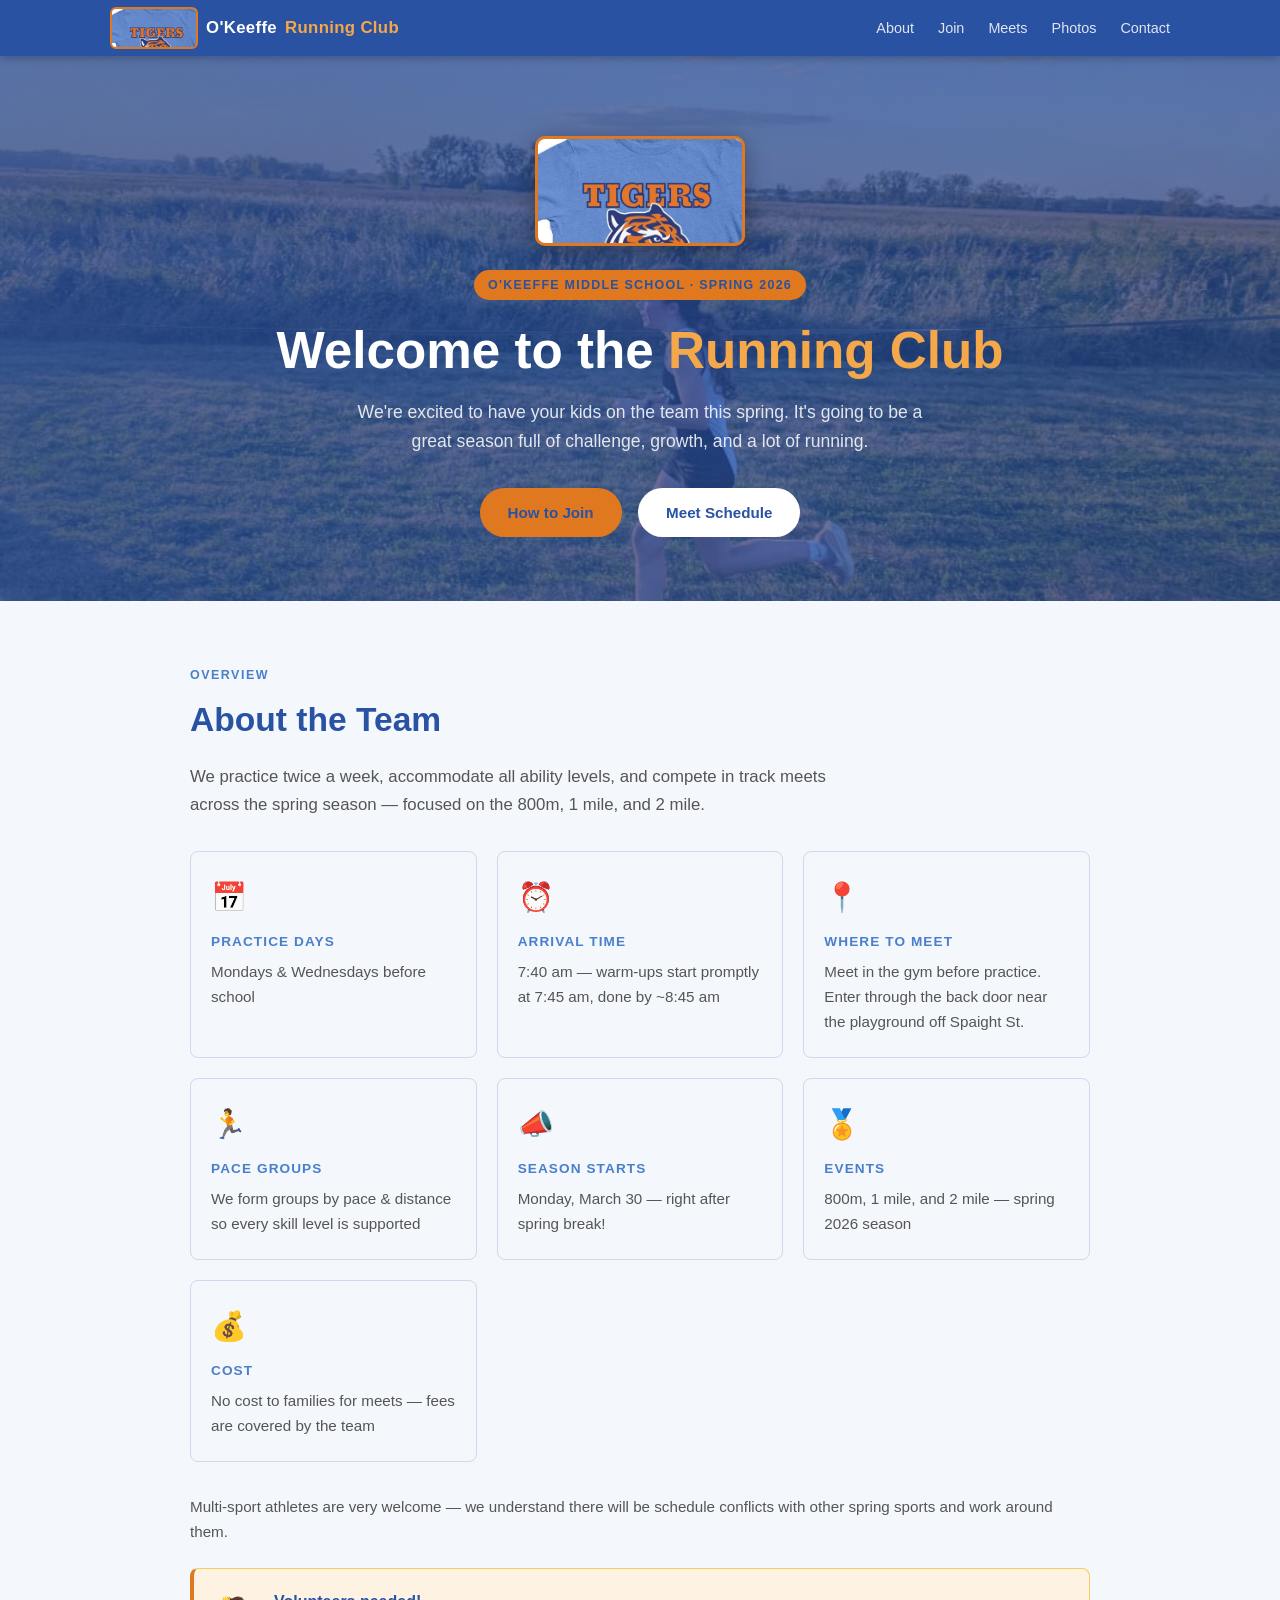
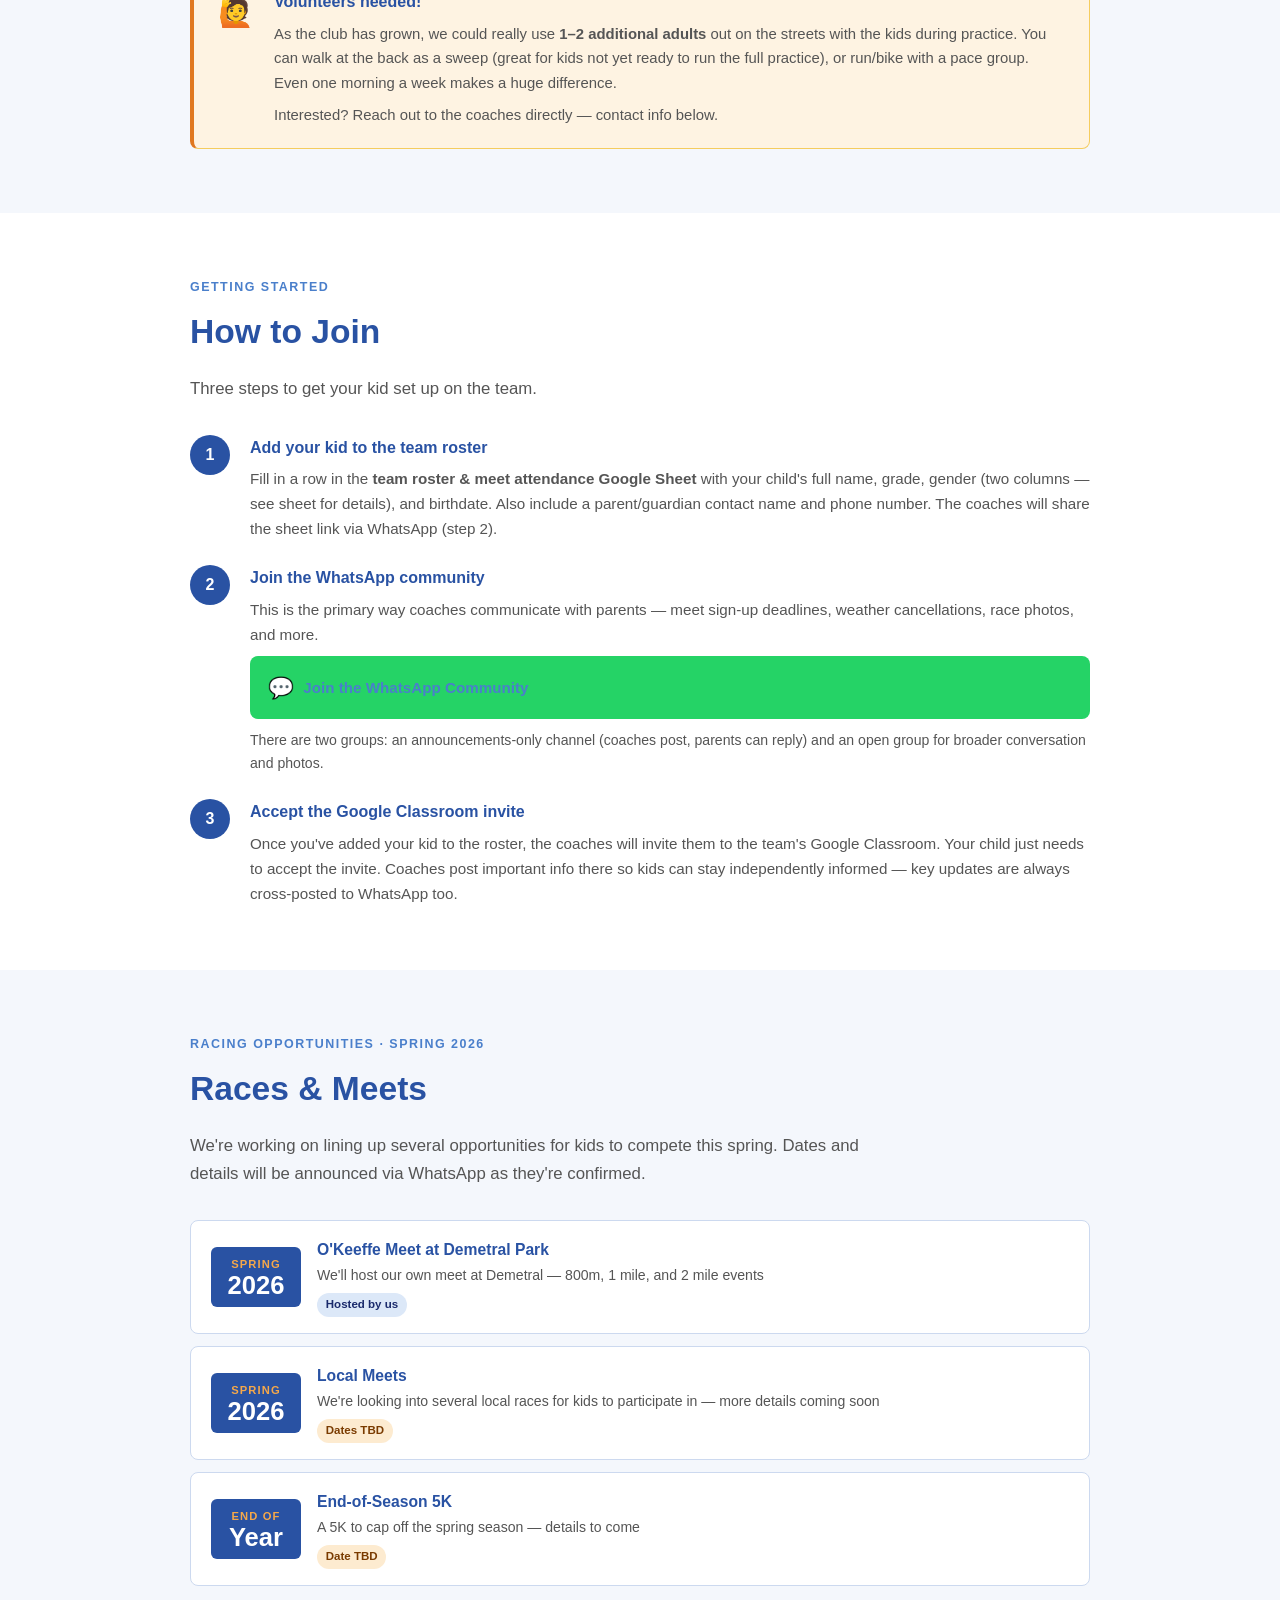
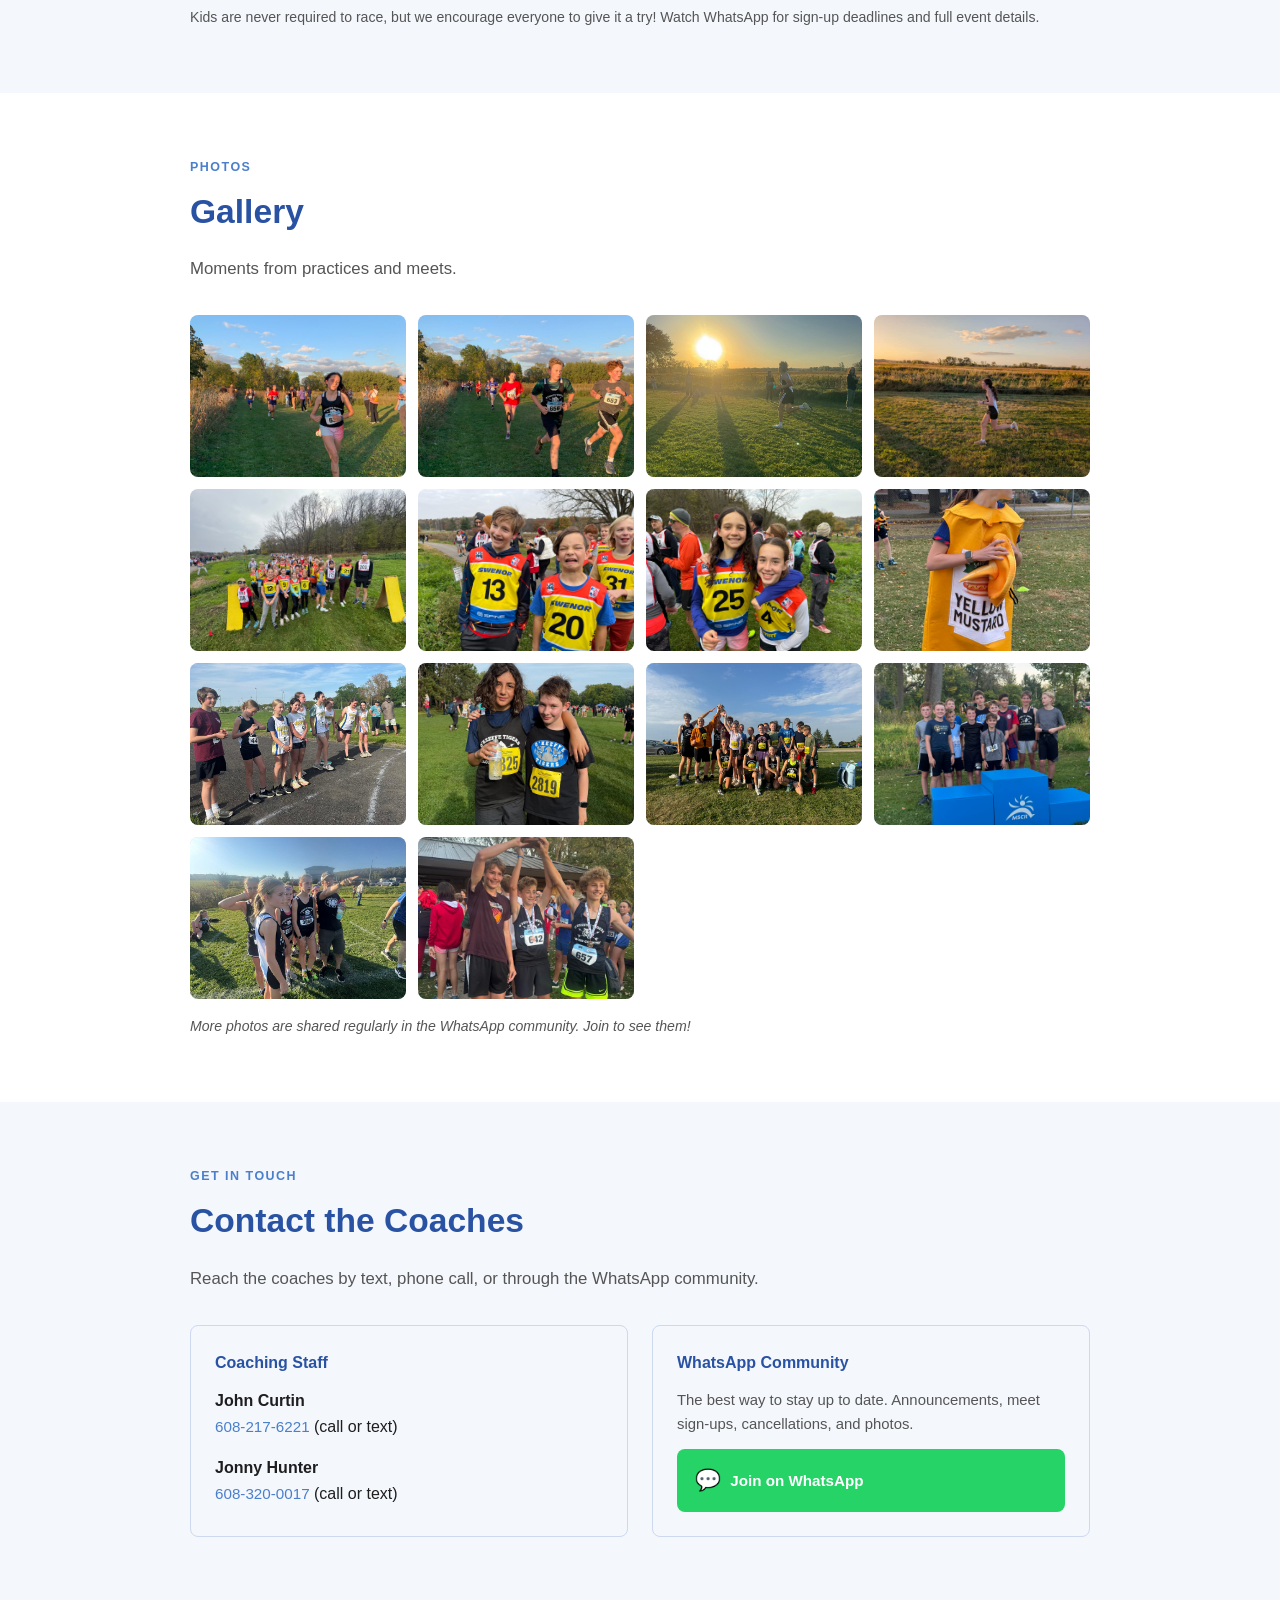
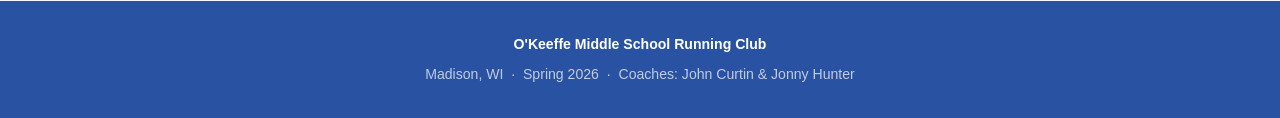
==== index.html @ 4dafe9c3 "Initial commit: O'Keeffe Running Club website" ====
<!DOCTYPE html>
<html lang="en">
<head>
  <meta charset="UTF-8" />
  <meta name="viewport" content="width=device-width, initial-scale=1.0" />
  <title>O'Keeffe Running Club</title>
  <link rel="stylesheet" href="styles.css" />
</head>
<body>

<!-- ── NAVIGATION ─────────────────────────────────────────── -->
<nav>
  <div class="nav-inner">
    <a class="nav-logo" href="#hero">
      <div class="nav-mascot"></div>
      O'Keeffe <span>Running Club</span>
    </a>
    <button class="nav-toggle" id="navToggle" aria-label="Toggle menu" aria-expanded="false">
      <span></span><span></span><span></span>
    </button>
    <ul class="nav-links" id="navLinks">
      <li><a href="#about">About</a></li>
      <li><a href="#join">Join</a></li>
      <li><a href="#meets">Meets</a></li>
      <li><a href="#gallery">Photos</a></li>
      <li><a href="#contact">Contact</a></li>
    </ul>
  </div>
</nav>

<!-- ── HERO ───────────────────────────────────────────────── -->
<section id="hero">
  <div class="hero-mascot"></div>
  <div class="tag">O'Keeffe Middle School · Spring 2026</div>
  <h1>Welcome to the <em>Running Club</em></h1>
  <p>
    We're excited to have your kids on the team this spring. It's going to be a great season
    full of challenge, growth, and a lot of running.
  </p>
  <a class="btn btn-gold" href="#join">How to Join</a>
  <a class="btn btn-white" href="#meets">Meet Schedule</a>
</section>

<!-- ── ABOUT / OVERVIEW ───────────────────────────────────── -->
<section id="about">
  <div class="container">
    <div class="section-label">Overview</div>
    <h2>About the Team</h2>
    <p class="lead">
      We practice twice a week, accommodate all ability levels, and compete in track meets
      across the spring season — focused on the 800m, 1 mile, and 2 mile.
    </p>

    <div class="info-grid">
      <div class="info-card">
        <div class="icon">📅</div>
        <h3>Practice Days</h3>
        <p>Mondays &amp; Wednesdays before school</p>
      </div>
      <div class="info-card">
        <div class="icon">⏰</div>
        <h3>Arrival Time</h3>
        <p>7:40 am — warm-ups start promptly at 7:45 am, done by ~8:45 am</p>
      </div>
      <div class="info-card">
        <div class="icon">📍</div>
        <h3>Where to Meet</h3>
        <p>Meet in the gym before practice. Enter through the back door near the playground off Spaight St.</p>
      </div>
      <div class="info-card">
        <div class="icon">🏃</div>
        <h3>Pace Groups</h3>
        <p>We form groups by pace &amp; distance so every skill level is supported</p>
      </div>
      <div class="info-card">
        <div class="icon">📣</div>
        <h3>Season Starts</h3>
        <p>Monday, March 30 — right after spring break!</p>
      </div>
      <div class="info-card">
        <div class="icon">🏅</div>
        <h3>Events</h3>
        <p>800m, 1 mile, and 2 mile — spring 2026 season</p>
      </div>
      <div class="info-card">
        <div class="icon">💰</div>
        <h3>Cost</h3>
        <p>No cost to families for meets — fees are covered by the team</p>
      </div>
    </div>

    <p style="margin-top:2rem; color: var(--text-muted); font-size:0.95rem;">
      Multi-sport athletes are very welcome — we understand there will be schedule conflicts
      with other spring sports and work around them.
    </p>

    <div class="volunteer-box">
      <div class="volunteer-icon">🙋</div>
      <div class="volunteer-body">
        <h3>Volunteers needed!</h3>
        <p>
          As the club has grown, we could really use <strong>1–2 additional adults</strong> out
          on the streets with the kids during practice. You can walk at the back as a sweep
          (great for kids not yet ready to run the full practice), or run/bike with a pace group.
          Even one morning a week makes a huge difference.
        </p>
        <p style="margin-top:0.5rem;">
          Interested? Reach out to the coaches directly — contact info below.
        </p>
      </div>
    </div>
  </div>
</section>

<!-- ── HOW TO JOIN ─────────────────────────────────────────── -->
<section id="join">
  <div class="container">
    <div class="section-label">Getting Started</div>
    <h2>How to Join</h2>
    <p class="lead">Three steps to get your kid set up on the team.</p>

    <div class="steps">

      <div class="step">
        <div class="step-num">1</div>
        <div class="step-body">
          <h3>Add your kid to the team roster</h3>
          <p>
            Fill in a row in the
            <strong>team roster &amp; meet attendance Google Sheet</strong>
            with your child's full name, grade, gender (two columns — see sheet for details),
            and birthdate. Also include a parent/guardian contact name and phone number.
            The coaches will share the sheet link via WhatsApp (step 2).
          </p>
        </div>
      </div>

      <div class="step">
        <div class="step-num">2</div>
        <div class="step-body">
          <h3>Join the WhatsApp community</h3>
          <p>
            This is the primary way coaches communicate with parents — meet sign-up deadlines,
            weather cancellations, race photos, and more.
          </p>
          <p style="margin-top:0.6rem;">
            <a class="whatsapp-btn" href="https://chat.whatsapp.com/IR4QfOK6wj65lKHe31NeNa" target="_blank" rel="noopener">
              <span class="whatsapp-icon">💬</span> Join the WhatsApp Community
            </a>
          </p>
          <p style="margin-top:0.6rem; font-size:0.88rem; color:var(--text-muted);">
            There are two groups: an announcements-only channel (coaches post, parents can reply)
            and an open group for broader conversation and photos.
          </p>
        </div>
      </div>

      <div class="step">
        <div class="step-num">3</div>
        <div class="step-body">
          <h3>Accept the Google Classroom invite</h3>
          <p>
            Once you've added your kid to the roster, the coaches will invite them to the team's
            Google Classroom. Your child just needs to accept the invite. Coaches post important
            info there so kids can stay independently informed — key updates are always
            cross-posted to WhatsApp too.
          </p>
        </div>
      </div>

    </div>
  </div>
</section>

<!-- ── MEETS ───────────────────────────────────────────────── -->
<section id="meets">
  <div class="container">
    <div class="section-label">Racing Opportunities · Spring 2026</div>
    <h2>Races &amp; Meets</h2>
    <p class="lead">
      We're working on lining up several opportunities for kids to compete this spring.
      Dates and details will be announced via WhatsApp as they're confirmed.
    </p>

    <div class="meets-list">

      <div class="meet-row">
        <div class="meet-date"><div class="month">Spring</div><div class="day">2026</div></div>
        <div class="meet-info">
          <h3>O'Keeffe Meet at Demetral Park</h3>
          <p>We'll host our own meet at Demetral — 800m, 1 mile, and 2 mile events</p>
          <span class="badge badge-bus">Hosted by us</span>
        </div>
      </div>

      <div class="meet-row">
        <div class="meet-date"><div class="month">Spring</div><div class="day">2026</div></div>
        <div class="meet-info">
          <h3>Local Meets</h3>
          <p>We're looking into several local races for kids to participate in — more details coming soon</p>
          <span class="badge badge-parent">Dates TBD</span>
        </div>
      </div>

      <div class="meet-row">
        <div class="meet-date"><div class="month">End of</div><div class="day">Year</div></div>
        <div class="meet-info">
          <h3>End-of-Season 5K</h3>
          <p>A 5K to cap off the spring season — details to come</p>
          <span class="badge badge-parent">Date TBD</span>
        </div>
      </div>

    </div>

    <p style="margin-top:1.25rem; font-size:0.88rem; color:var(--text-muted);">
      Kids are never required to race, but we encourage everyone to give it a try!
      Watch WhatsApp for sign-up deadlines and full event details.
    </p>
  </div>
</section>

<!-- ── GALLERY ─────────────────────────────────────────────── -->
<section id="gallery">
  <div class="container">
    <div class="section-label">Photos</div>
    <h2>Gallery</h2>
    <p class="lead">Moments from practices and meets.</p>

    <div class="gallery-grid">
      <div class="gallery-item"><img src="photo1.jpg" alt="O'Keeffe Tigers runner leading the pack at a cross country meet" /></div>
      <div class="gallery-item"><img src="photo2.jpg" alt="O'Keeffe Tigers runners racing on the grass course" /></div>
      <div class="gallery-item"><img src="photo3.jpg" alt="Runner at sunset during a cross country meet" /></div>
      <div class="gallery-item"><img src="photo4.jpg" alt="Runner in golden hour light on the course" /></div>
      <div class="gallery-item"><img src="photo5.jpg" alt="Large group of runners at the start line" /></div>
      <div class="gallery-item"><img src="photo6.jpg" alt="Two young runners smiling before the race" /></div>
      <div class="gallery-item"><img src="photo8.jpg" alt="Two girls smiling together at the start line" /></div>
      <div class="gallery-item"><img src="photo9.jpg" alt="Runner in a yellow mustard costume at practice" /></div>
      <div class="gallery-item"><img src="photo10.jpg" alt="Runners lined up at the start of a track meet" /></div>
      <div class="gallery-item"><img src="photo11.jpg" alt="Two O'Keeffe Tigers teammates after a race" /></div>
      <div class="gallery-item"><img src="photo12.jpg" alt="Team group photo with race bibs" /></div>
      <div class="gallery-item"><img src="photo13.jpg" alt="Boys team posing at the MSCR awards podium" /></div>
      <div class="gallery-item"><img src="photo14.jpg" alt="Coach pointing out the course to runners before a race" /></div>
      <div class="gallery-item"><img src="photo15.jpg" alt="Three runners holding up a trophy" /></div>
    </div>

    <p class="gallery-note">
      More photos are shared regularly in the WhatsApp community. Join to see them!
    </p>
  </div>
</section>

<!-- ── CONTACT ─────────────────────────────────────────────── -->
<section id="contact">
  <div class="container">
    <div class="section-label">Get in Touch</div>
    <h2>Contact the Coaches</h2>
    <p class="lead">
      Reach the coaches by text, phone call, or through the WhatsApp community.
    </p>

    <div class="contact-grid">

      <div class="contact-card">
        <h3>Coaching Staff</h3>
        <div class="coach-entry">
          <span class="coach-name">John Curtin</span>
          <span class="coach-phone"><a href="tel:+16082176221">608-217-6221</a> (call or text)</span>
        </div>
        <div class="coach-entry">
          <span class="coach-name">Jonny Hunter</span>
          <span class="coach-phone"><a href="tel:+16083200017">608-320-0017</a> (call or text)</span>
        </div>
      </div>

      <div class="contact-card">
        <h3>WhatsApp Community</h3>
        <p style="font-size:0.93rem; color:var(--text-muted); margin-bottom:0.75rem;">
          The best way to stay up to date. Announcements, meet sign-ups, cancellations, and photos.
        </p>
        <a class="whatsapp-btn" href="https://chat.whatsapp.com/IR4QfOK6wj65lKHe31NeNa" target="_blank" rel="noopener">
          <span class="whatsapp-icon">💬</span> Join on WhatsApp
        </a>
      </div>

    </div>
  </div>
</section>

<!-- ── FOOTER ──────────────────────────────────────────────── -->
<footer>
  <p><strong>O'Keeffe Middle School Running Club</strong></p>
  <p style="margin-top:0.4rem;">Madison, WI &nbsp;·&nbsp; Spring 2026 &nbsp;·&nbsp; Coaches: John Curtin &amp; Jonny Hunter</p>
</footer>

<script src="script.js"></script>
</body>
</html>
---- styles.css ----
/* ============================================================
   O'Keeffe Cross Country – Stylesheet
   ============================================================ */

:root {
  --green-dark:  #2952a3;   /* medium blue */
  --green:       #4a7fcb;   /* royal blue */
  --green-light: #a8c4e8;   /* light blue */
  --gold:        #e07820;   /* orange */
  --gold-light:  #f5a84a;   /* light orange */
  --bg:          #f4f7fc;
  --surface:     #ffffff;
  --text:        #1e1e1e;
  --text-muted:  #555;
  --border:      #ccd9ef;
  --radius:      8px;
  --shadow:      0 2px 12px rgba(0,0,0,0.08);
}

*, *::before, *::after { box-sizing: border-box; margin: 0; padding: 0; }

html { scroll-behavior: smooth; }

body {
  font-family: -apple-system, BlinkMacSystemFont, "Segoe UI", Roboto, sans-serif;
  background: var(--bg);
  color: var(--text);
  line-height: 1.65;
}

/* ── NAV ───────────────────────────────────────────────────── */
nav {
  position: sticky;
  top: 0;
  z-index: 100;
  background: var(--green-dark);
  box-shadow: 0 2px 8px rgba(0,0,0,0.25);
}

.nav-inner {
  max-width: 1100px;
  margin: 0 auto;
  padding: 0 1.25rem;
  display: flex;
  align-items: center;
  justify-content: space-between;
  height: 56px;
}

.nav-logo {
  color: #fff;
  font-weight: 700;
  font-size: 1.05rem;
  letter-spacing: 0.02em;
  text-decoration: none;
  display: flex;
  align-items: center;
  gap: 0.5rem;
}

/* Mascot image cropped from shirt photo — rectangular to show full logo + lettering */
.nav-mascot {
  width: 88px;
  height: 42px;
  border-radius: 6px;
  border: 2px solid var(--gold);
  flex-shrink: 0;
  background-image: url('mascot-shirt.jpg');
  background-size: 162px auto;
  background-position: -36px -20px;
}

.hero-mascot {
  width: 210px;
  height: 110px;
  border-radius: 10px;
  border: 3px solid var(--gold);
  margin: 0 auto 1.5rem;
  background-image: url('mascot-shirt.jpg');
  background-size: 388px auto;
  background-position: -84px -48px;
  box-shadow: 0 4px 24px rgba(0,0,0,0.35);
}

.nav-logo span { color: var(--gold-light); }

.nav-links {
  display: flex;
  gap: 1.5rem;
  list-style: none;
}

.nav-links a {
  color: rgba(255,255,255,0.85);
  text-decoration: none;
  font-size: 0.9rem;
  font-weight: 500;
  transition: color 0.2s;
}

.nav-links a:hover { color: var(--gold-light); }

/* hamburger */
.nav-toggle {
  display: none;
  flex-direction: column;
  gap: 5px;
  background: none;
  border: none;
  cursor: pointer;
  padding: 4px;
}
.nav-toggle span {
  display: block;
  width: 24px;
  height: 2px;
  background: #fff;
  border-radius: 2px;
  transition: transform 0.25s, opacity 0.25s;
}
.nav-toggle.open span:nth-child(1) { transform: translateY(7px) rotate(45deg); }
.nav-toggle.open span:nth-child(2) { opacity: 0; }
.nav-toggle.open span:nth-child(3) { transform: translateY(-7px) rotate(-45deg); }

@media (max-width: 700px) {
  .nav-toggle { display: flex; }
  .nav-links {
    display: none;
    position: absolute;
    top: 56px;
    left: 0;
    right: 0;
    background: var(--green-dark);
    flex-direction: column;
    gap: 0;
    padding: 0.5rem 0 1rem;
  }
  .nav-links.open { display: flex; }
  .nav-links li { text-align: center; }
  .nav-links a { display: block; padding: 0.6rem 1rem; font-size: 1rem; }
}

/* ── HERO ──────────────────────────────────────────────────── */
#hero {
  position: relative;
  background: url('photo4.jpg') center 40% / cover no-repeat;
  color: #fff;
  text-align: center;
  padding: 5rem 1.25rem 4rem;
}

#hero::before {
  content: '';
  position: absolute;
  inset: 0;
  background: linear-gradient(135deg, rgba(41,82,163,0.78) 0%, rgba(41,82,163,0.65) 100%);
}

#hero > * {
  position: relative;
}

#hero .tag {
  display: inline-block;
  background: var(--gold);
  color: var(--green-dark);
  font-size: 0.78rem;
  font-weight: 700;
  letter-spacing: 0.1em;
  text-transform: uppercase;
  padding: 0.3rem 0.9rem;
  border-radius: 999px;
  margin-bottom: 1.25rem;
}

#hero h1 {
  font-size: clamp(2rem, 5vw, 3.2rem);
  font-weight: 800;
  line-height: 1.2;
  margin-bottom: 1rem;
}

#hero h1 em {
  font-style: normal;
  color: var(--gold-light);
}

#hero p {
  font-size: 1.1rem;
  color: rgba(255,255,255,0.85);
  max-width: 600px;
  margin: 0 auto 2rem;
}

.btn {
  display: inline-block;
  padding: 0.75rem 1.75rem;
  border-radius: 999px;
  font-weight: 600;
  font-size: 0.95rem;
  text-decoration: none;
  transition: transform 0.15s, box-shadow 0.15s;
}
.btn:hover { transform: translateY(-2px); box-shadow: 0 4px 14px rgba(0,0,0,0.25); }

.btn-gold  { background: var(--gold); color: var(--green-dark); }
.btn-white { background: #fff;        color: var(--green-dark); margin-left: 0.75rem; }

/* ── SECTIONS ──────────────────────────────────────────────── */
section { padding: 4rem 1.25rem; }
section:nth-child(even) { background: var(--surface); }

.container {
  max-width: 900px;
  margin: 0 auto;
}

.section-label {
  font-size: 0.78rem;
  font-weight: 700;
  letter-spacing: 0.12em;
  text-transform: uppercase;
  color: var(--green);
  margin-bottom: 0.4rem;
}

h2 {
  font-size: clamp(1.5rem, 3.5vw, 2.1rem);
  font-weight: 800;
  margin-bottom: 1rem;
  color: var(--green-dark);
}

.lead {
  font-size: 1.05rem;
  color: var(--text-muted);
  margin-bottom: 2rem;
  max-width: 680px;
}

/* ── PRACTICE CARDS ────────────────────────────────────────── */
.info-grid {
  display: grid;
  grid-template-columns: repeat(auto-fit, minmax(220px, 1fr));
  gap: 1.25rem;
  margin-top: 1.5rem;
}

.info-card {
  background: var(--bg);
  border: 1px solid var(--border);
  border-radius: var(--radius);
  padding: 1.4rem 1.25rem;
}

.info-card .icon {
  font-size: 1.8rem;
  margin-bottom: 0.6rem;
}

.info-card h3 {
  font-size: 0.85rem;
  font-weight: 700;
  text-transform: uppercase;
  letter-spacing: 0.08em;
  color: var(--green);
  margin-bottom: 0.35rem;
}

.info-card p { font-size: 0.95rem; color: var(--text-muted); }

/* ── VOLUNTEER BOX ─────────────────────────────────────────── */
.volunteer-box {
  display: flex;
  gap: 1.25rem;
  align-items: flex-start;
  background: #fef3e2;
  border: 1px solid #f5cc5e;
  border-left: 4px solid var(--gold);
  border-radius: var(--radius);
  padding: 1.25rem 1.5rem;
  margin-top: 1.5rem;
}

.volunteer-icon { font-size: 1.8rem; flex-shrink: 0; }

.volunteer-body h3 {
  font-size: 1rem;
  font-weight: 700;
  color: var(--green-dark);
  margin-bottom: 0.4rem;
}

.volunteer-body p { font-size: 0.93rem; color: var(--text-muted); }

/* ── STEPS (Join) ──────────────────────────────────────────── */
.steps { display: flex; flex-direction: column; gap: 1.5rem; margin-top: 1.5rem; }

.step {
  display: flex;
  gap: 1.25rem;
  align-items: flex-start;
}

.step-num {
  flex-shrink: 0;
  width: 40px;
  height: 40px;
  background: var(--green-dark);
  color: #fff;
  border-radius: 50%;
  display: flex;
  align-items: center;
  justify-content: center;
  font-weight: 800;
  font-size: 1rem;
}

.step-body h3 { font-size: 1rem; font-weight: 700; margin-bottom: 0.3rem; color: var(--green-dark); }
.step-body p  { font-size: 0.95rem; color: var(--text-muted); }
.step-body a  { color: var(--green); font-weight: 600; }

/* ── MEETS TABLE ───────────────────────────────────────────── */
.meets-list {
  display: flex;
  flex-direction: column;
  gap: 0.75rem;
  margin-top: 1.5rem;
}

.meet-row {
  display: grid;
  grid-template-columns: 90px 1fr;
  gap: 1rem;
  align-items: center;
  background: var(--surface);
  border: 1px solid var(--border);
  border-radius: var(--radius);
  padding: 1rem 1.25rem;
}

.meet-date {
  text-align: center;
  background: var(--green-dark);
  color: #fff;
  border-radius: 6px;
  padding: 0.5rem 0.25rem;
}

.meet-date .month {
  font-size: 0.7rem;
  font-weight: 700;
  text-transform: uppercase;
  letter-spacing: 0.1em;
  color: var(--gold-light);
}

.meet-date .day {
  font-size: 1.6rem;
  font-weight: 800;
  line-height: 1;
}

.meet-info h3 { font-size: 0.98rem; font-weight: 700; color: var(--green-dark); }
.meet-info p  { font-size: 0.88rem; color: var(--text-muted); margin-top: 0.1rem; }

.badge {
  display: inline-block;
  font-size: 0.72rem;
  font-weight: 700;
  padding: 0.15rem 0.55rem;
  border-radius: 999px;
  margin-top: 0.35rem;
}

.badge-bus    { background: #dce8f8; color: #1a2a6c; }
.badge-parent { background: #fdebd0; color: #7a3b00; }

/* ── GALLERY ───────────────────────────────────────────────── */
.gallery-grid {
  display: grid;
  grid-template-columns: repeat(auto-fill, minmax(200px, 1fr));
  gap: 0.75rem;
  margin-top: 1.5rem;
}

.gallery-item {
  aspect-ratio: 4/3;
  background: var(--border);
  border-radius: var(--radius);
  overflow: hidden;
  position: relative;
  cursor: pointer;
}

.gallery-item img {
  width: 100%;
  height: 100%;
  object-fit: cover;
  display: block;
  transition: transform 0.3s;
}

.gallery-item:hover img { transform: scale(1.05); }

.gallery-placeholder {
  display: flex;
  flex-direction: column;
  align-items: center;
  justify-content: center;
  height: 100%;
  color: var(--text-muted);
  font-size: 0.85rem;
  text-align: center;
  padding: 1rem;
  gap: 0.4rem;
}

.gallery-placeholder .ph-icon { font-size: 2rem; opacity: 0.4; }

.gallery-note {
  margin-top: 1rem;
  font-size: 0.88rem;
  color: var(--text-muted);
  font-style: italic;
}

/* ── CONTACT ───────────────────────────────────────────────── */
.contact-grid {
  display: grid;
  grid-template-columns: repeat(auto-fit, minmax(280px, 1fr));
  gap: 1.5rem;
  margin-top: 1.5rem;
}

.contact-card {
  background: var(--bg);
  border: 1px solid var(--border);
  border-radius: var(--radius);
  padding: 1.5rem;
}

.contact-card h3 {
  font-size: 1rem;
  font-weight: 700;
  color: var(--green-dark);
  margin-bottom: 0.75rem;
}

.coach-entry {
  display: flex;
  flex-direction: column;
  margin-bottom: 0.9rem;
}

.coach-entry:last-child { margin-bottom: 0; }

.coach-name { font-weight: 600; }
.coach-phone a {
  color: var(--green);
  text-decoration: none;
  font-size: 0.95rem;
}

.whatsapp-btn {
  display: flex;
  align-items: center;
  gap: 0.6rem;
  background: #25d366;
  color: #fff;
  text-decoration: none;
  border-radius: var(--radius);
  padding: 0.9rem 1.1rem;
  font-weight: 600;
  font-size: 0.95rem;
  margin-top: 0.5rem;
  transition: background 0.2s;
}
.whatsapp-btn:hover { background: #1ebe5a; }
.whatsapp-icon { font-size: 1.3rem; }

/* ── FOOTER ────────────────────────────────────────────────── */
footer {
  background: var(--green-dark);
  color: rgba(255,255,255,0.7);
  text-align: center;
  padding: 2rem 1.25rem;
  font-size: 0.88rem;
}

footer strong { color: #fff; }
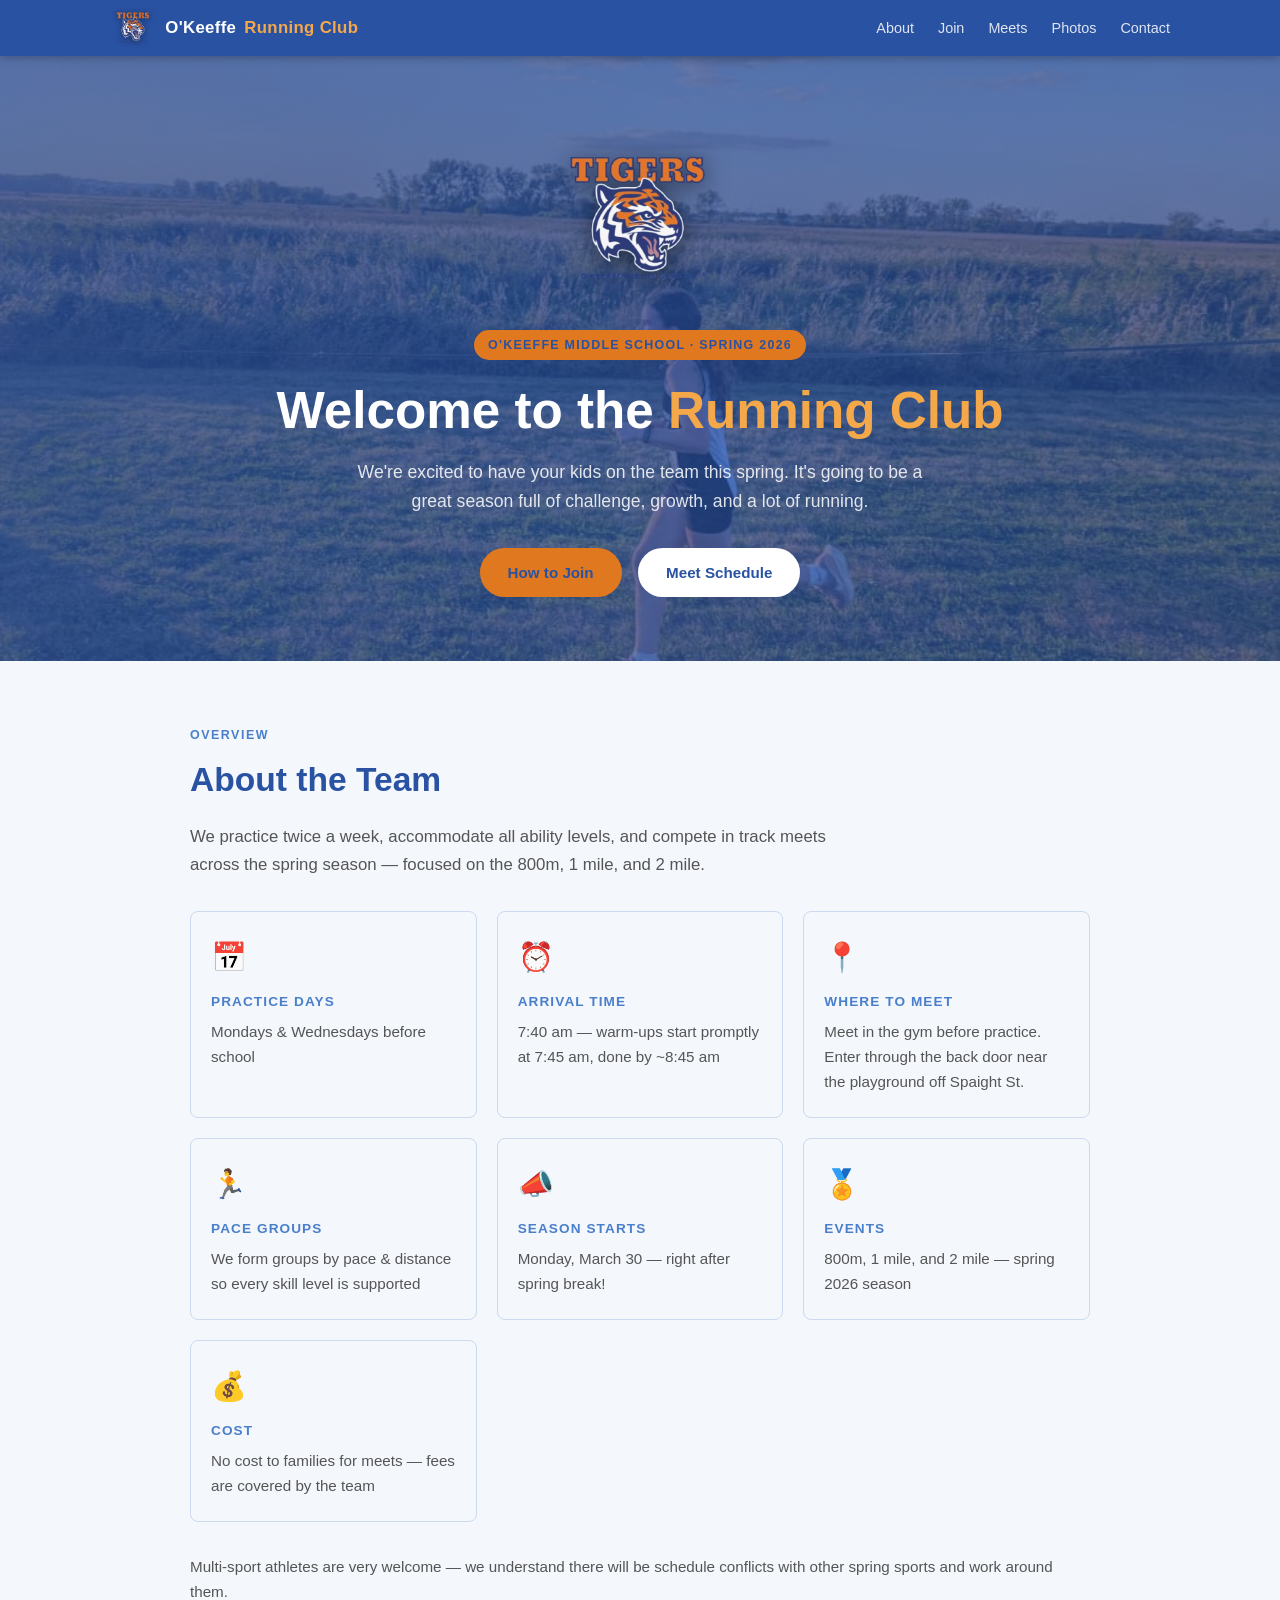
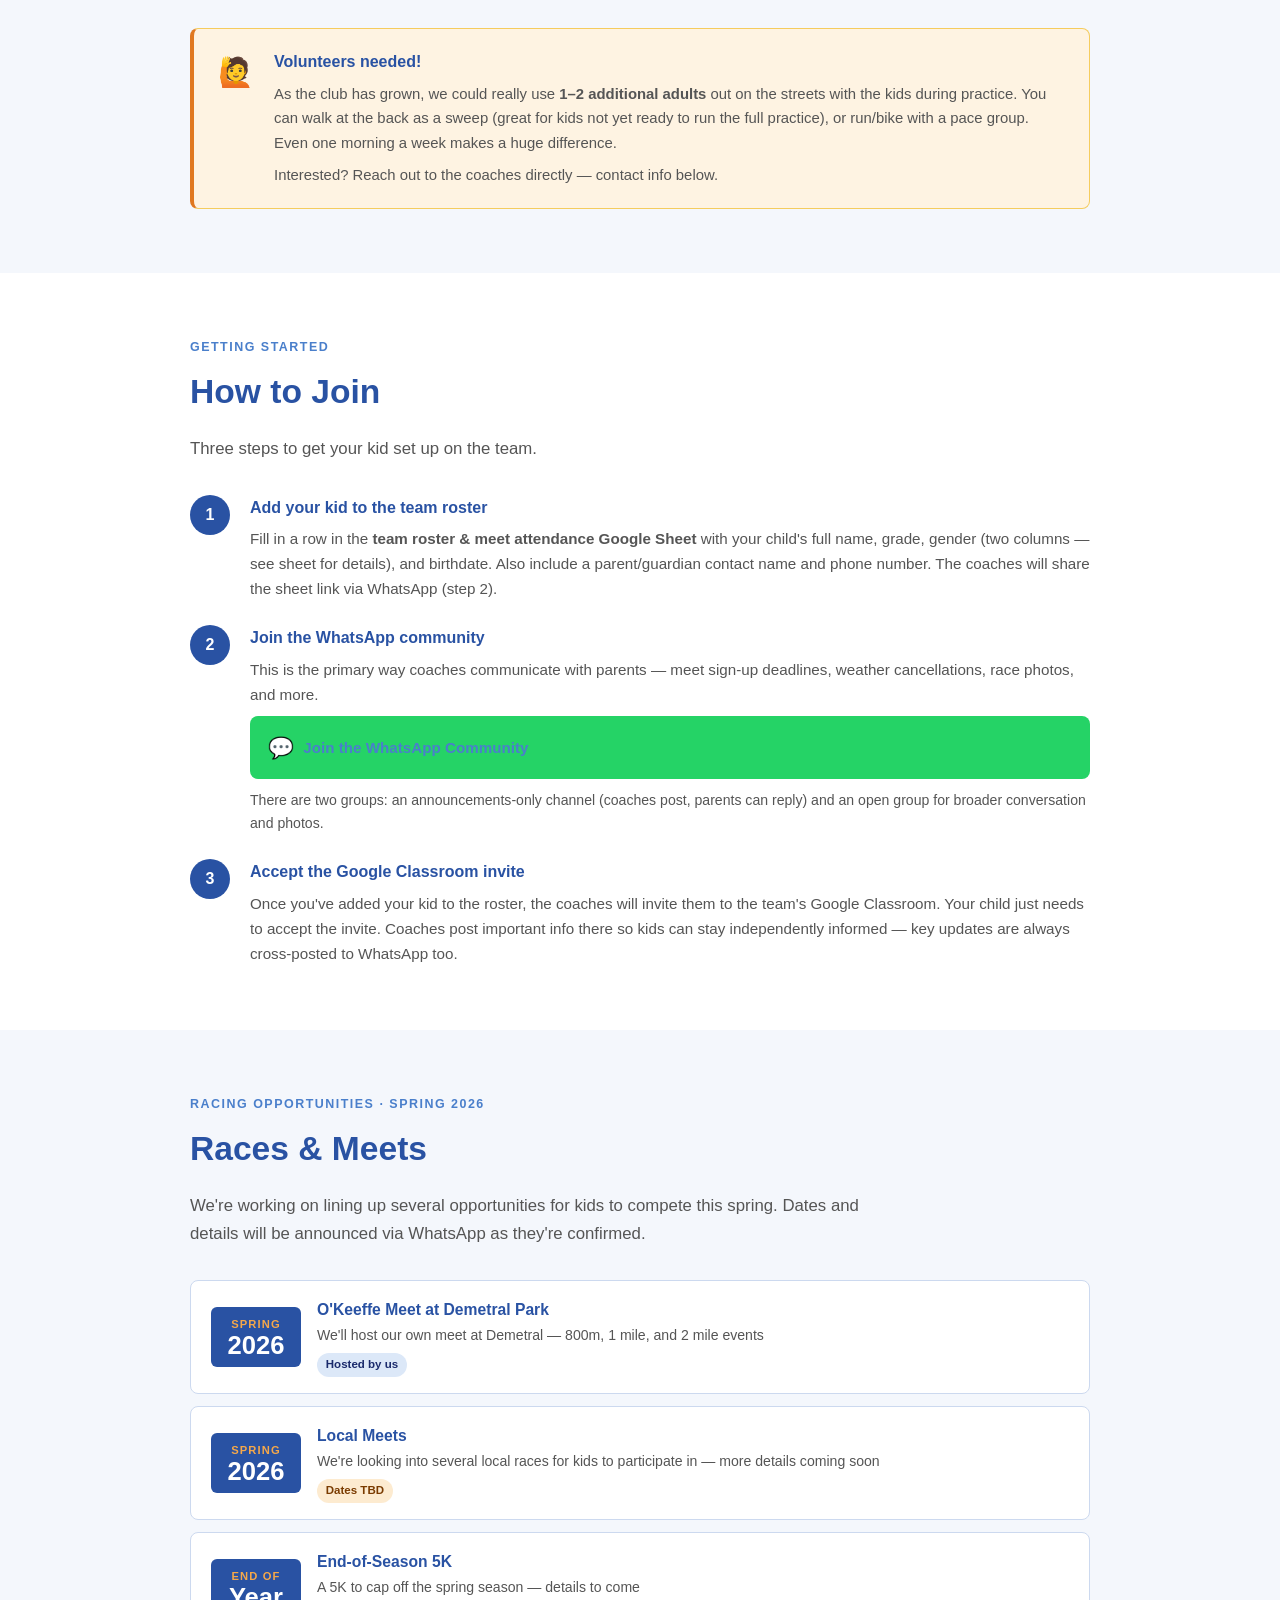
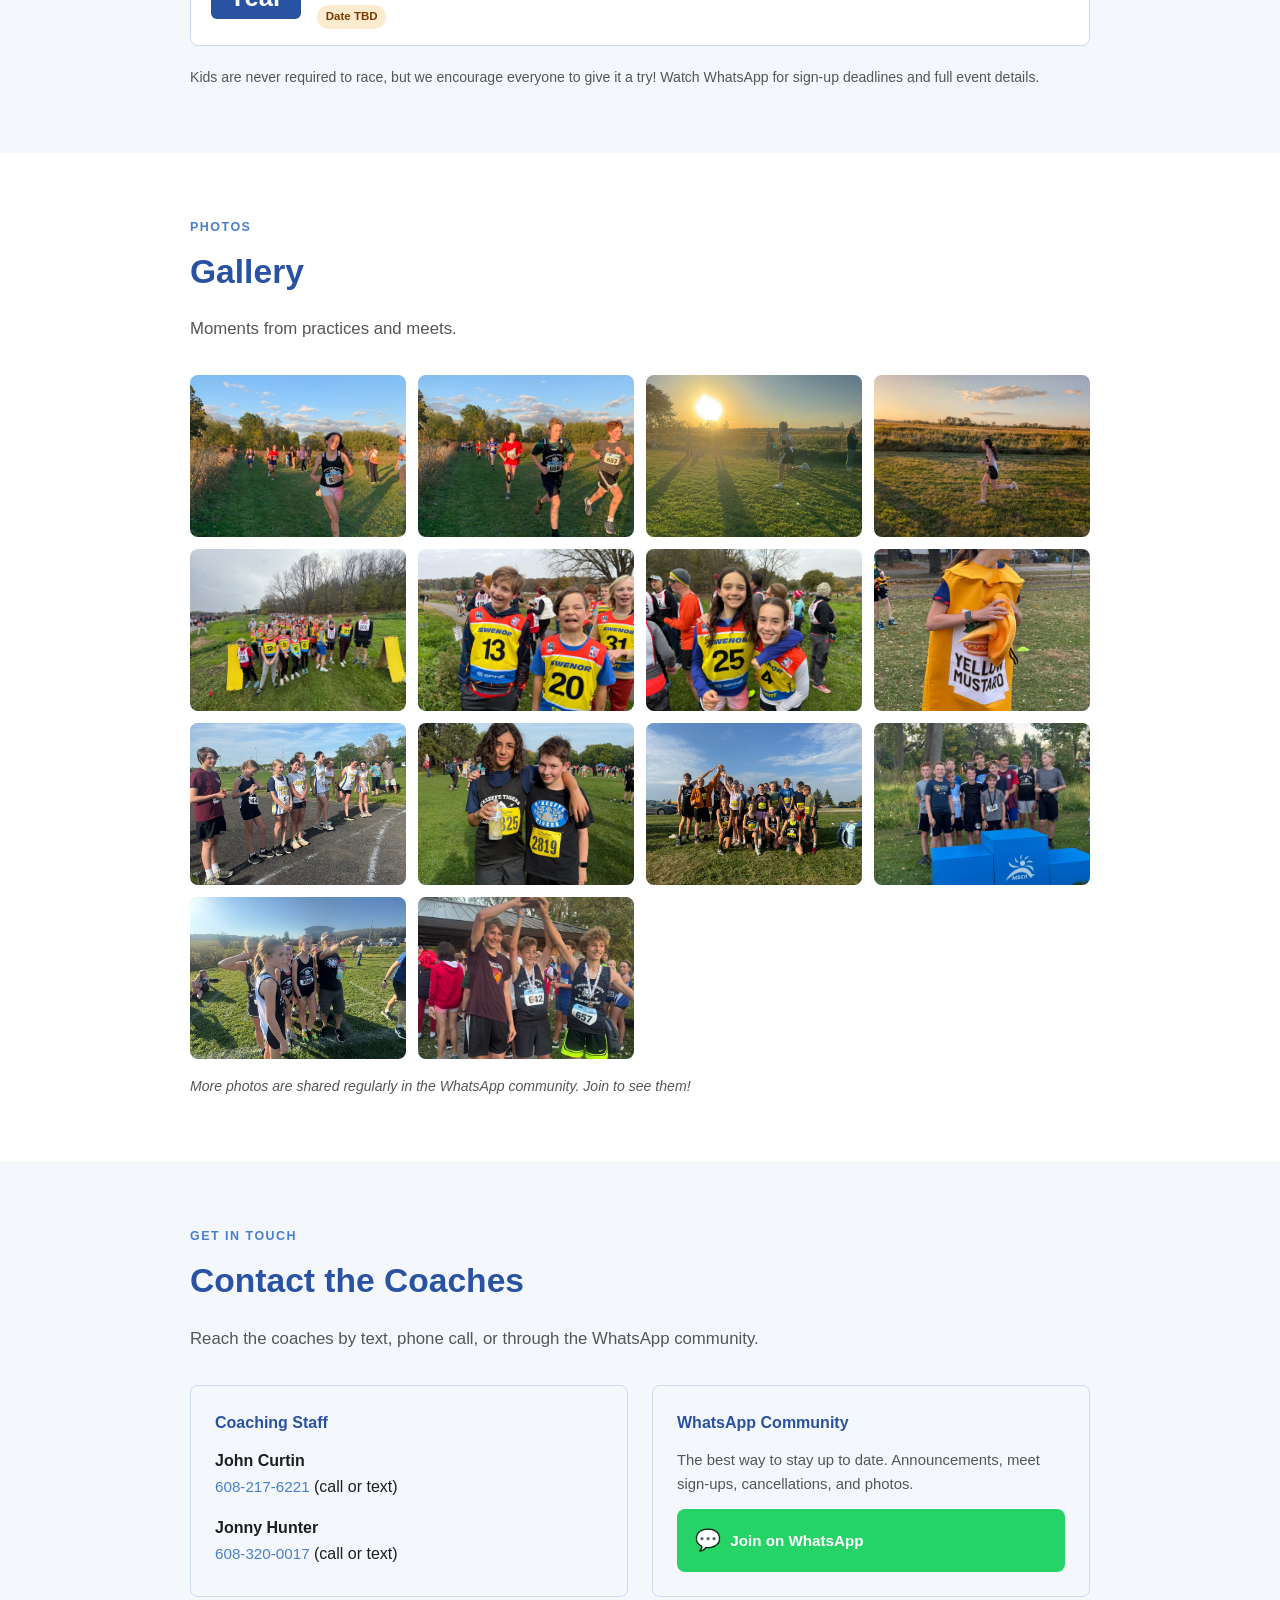
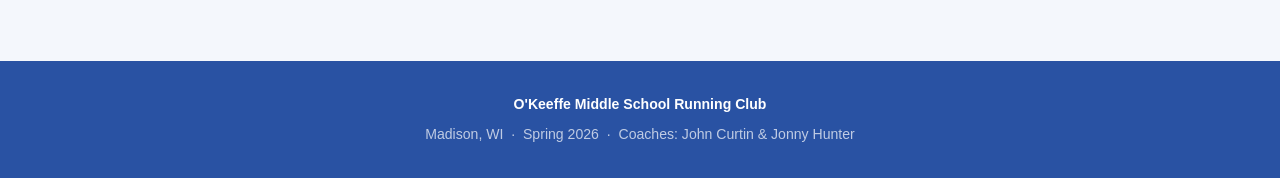
==== commit ce27e301: "Add clean transparent tiger logo" ====
--- a/index.html
+++ b/index.html
@@ -12,7 +12,7 @@
 <nav>
   <div class="nav-inner">
     <a class="nav-logo" href="#hero">
-      <div class="nav-mascot"></div>
+      <img src="logo.png" class="nav-mascot" alt="O'Keeffe Tigers" />
       O'Keeffe <span>Running Club</span>
     </a>
     <button class="nav-toggle" id="navToggle" aria-label="Toggle menu" aria-expanded="false">
@@ -30,7 +30,7 @@
 
 <!-- ── HERO ───────────────────────────────────────────────── -->
 <section id="hero">
-  <div class="hero-mascot"></div>
+  <img src="logo.png" class="hero-mascot" alt="O'Keeffe Tigers" />
   <div class="tag">O'Keeffe Middle School · Spring 2026</div>
   <h1>Welcome to the <em>Running Club</em></h1>
   <p>
--- a/styles.css
+++ b/styles.css
@@ -58,28 +58,20 @@
   gap: 0.5rem;
 }
 
-/* Mascot image cropped from shirt photo — rectangular to show full logo + lettering */
+/* Clean transparent logo */
 .nav-mascot {
-  width: 88px;
   height: 42px;
-  border-radius: 6px;
-  border: 2px solid var(--gold);
+  width: auto;
   flex-shrink: 0;
-  background-image: url('mascot-shirt.jpg');
-  background-size: 162px auto;
-  background-position: -36px -20px;
+  filter: drop-shadow(0 1px 3px rgba(0,0,0,0.4));
 }
 
 .hero-mascot {
-  width: 210px;
-  height: 110px;
-  border-radius: 10px;
-  border: 3px solid var(--gold);
+  display: block;
+  height: 170px;
+  width: auto;
   margin: 0 auto 1.5rem;
-  background-image: url('mascot-shirt.jpg');
-  background-size: 388px auto;
-  background-position: -84px -48px;
-  box-shadow: 0 4px 24px rgba(0,0,0,0.35);
+  filter: drop-shadow(0 4px 12px rgba(0,0,0,0.5));
 }
 
 .nav-logo span { color: var(--gold-light); }
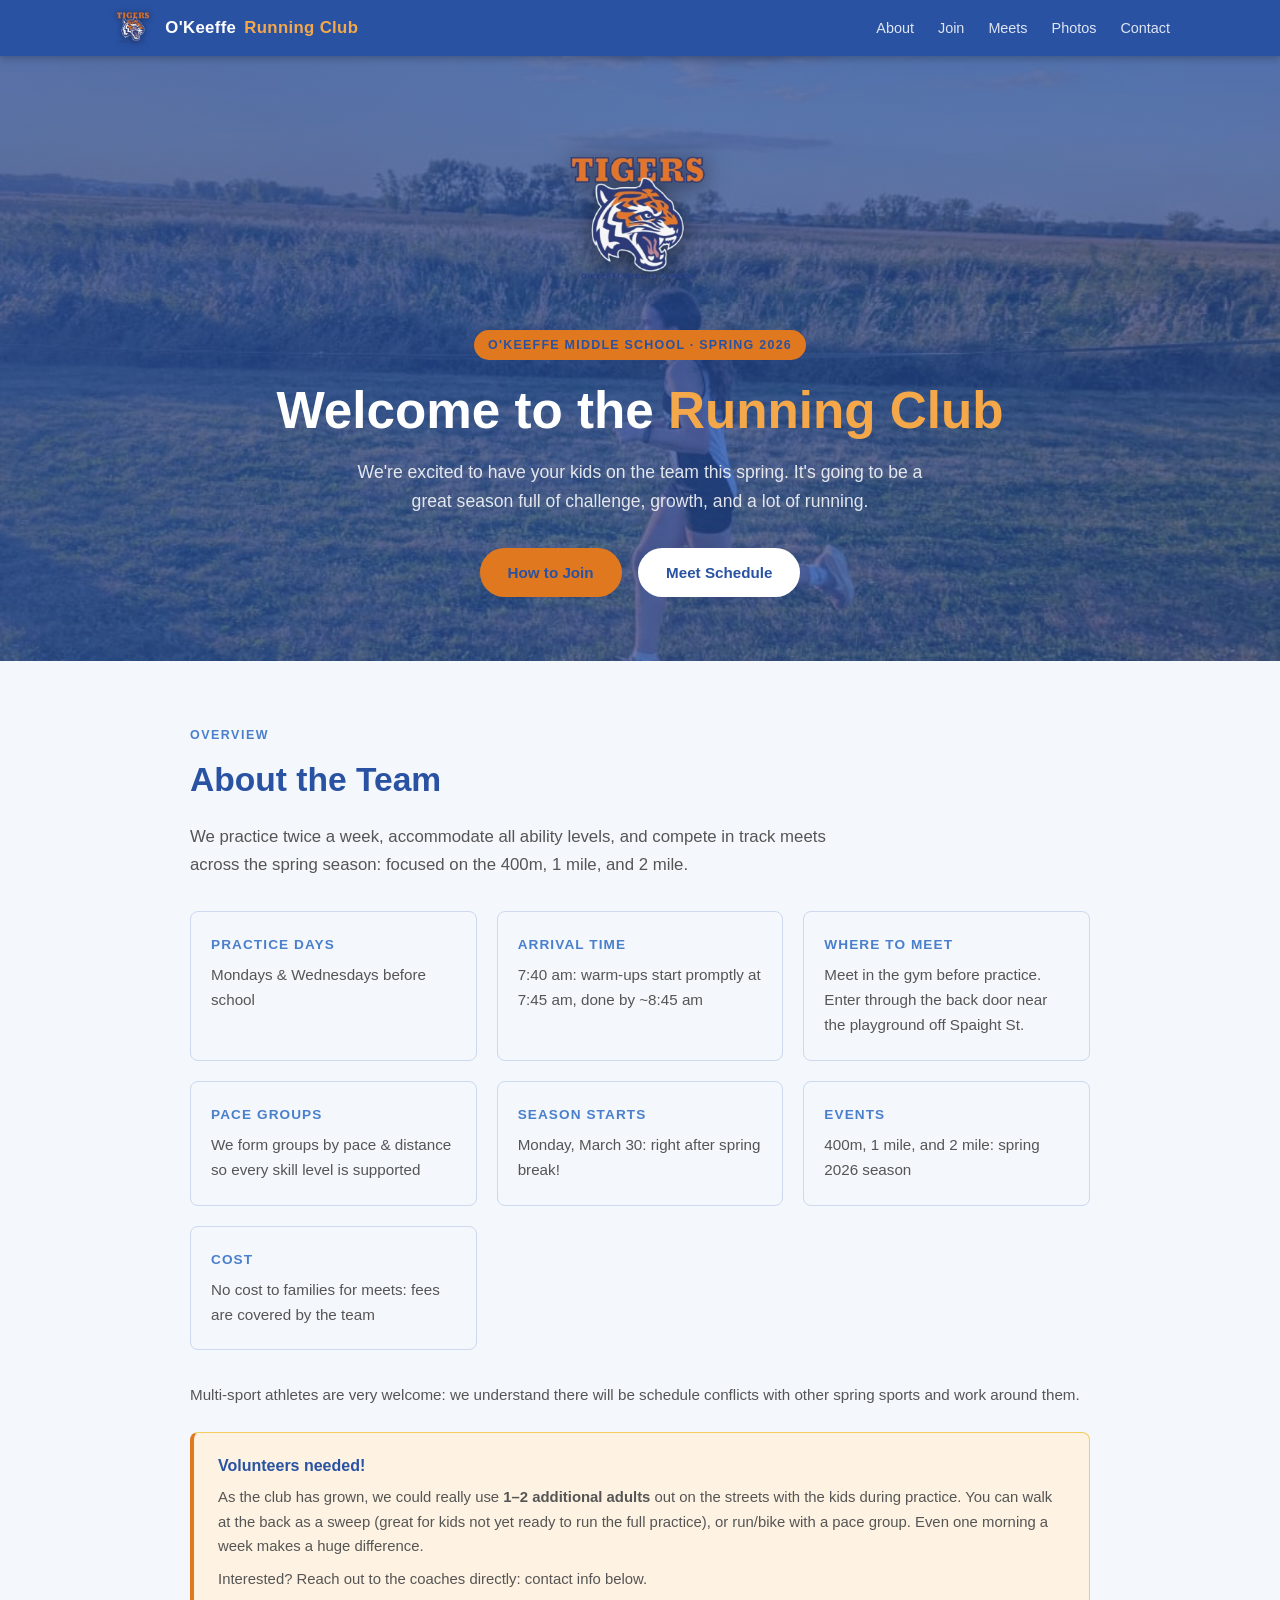
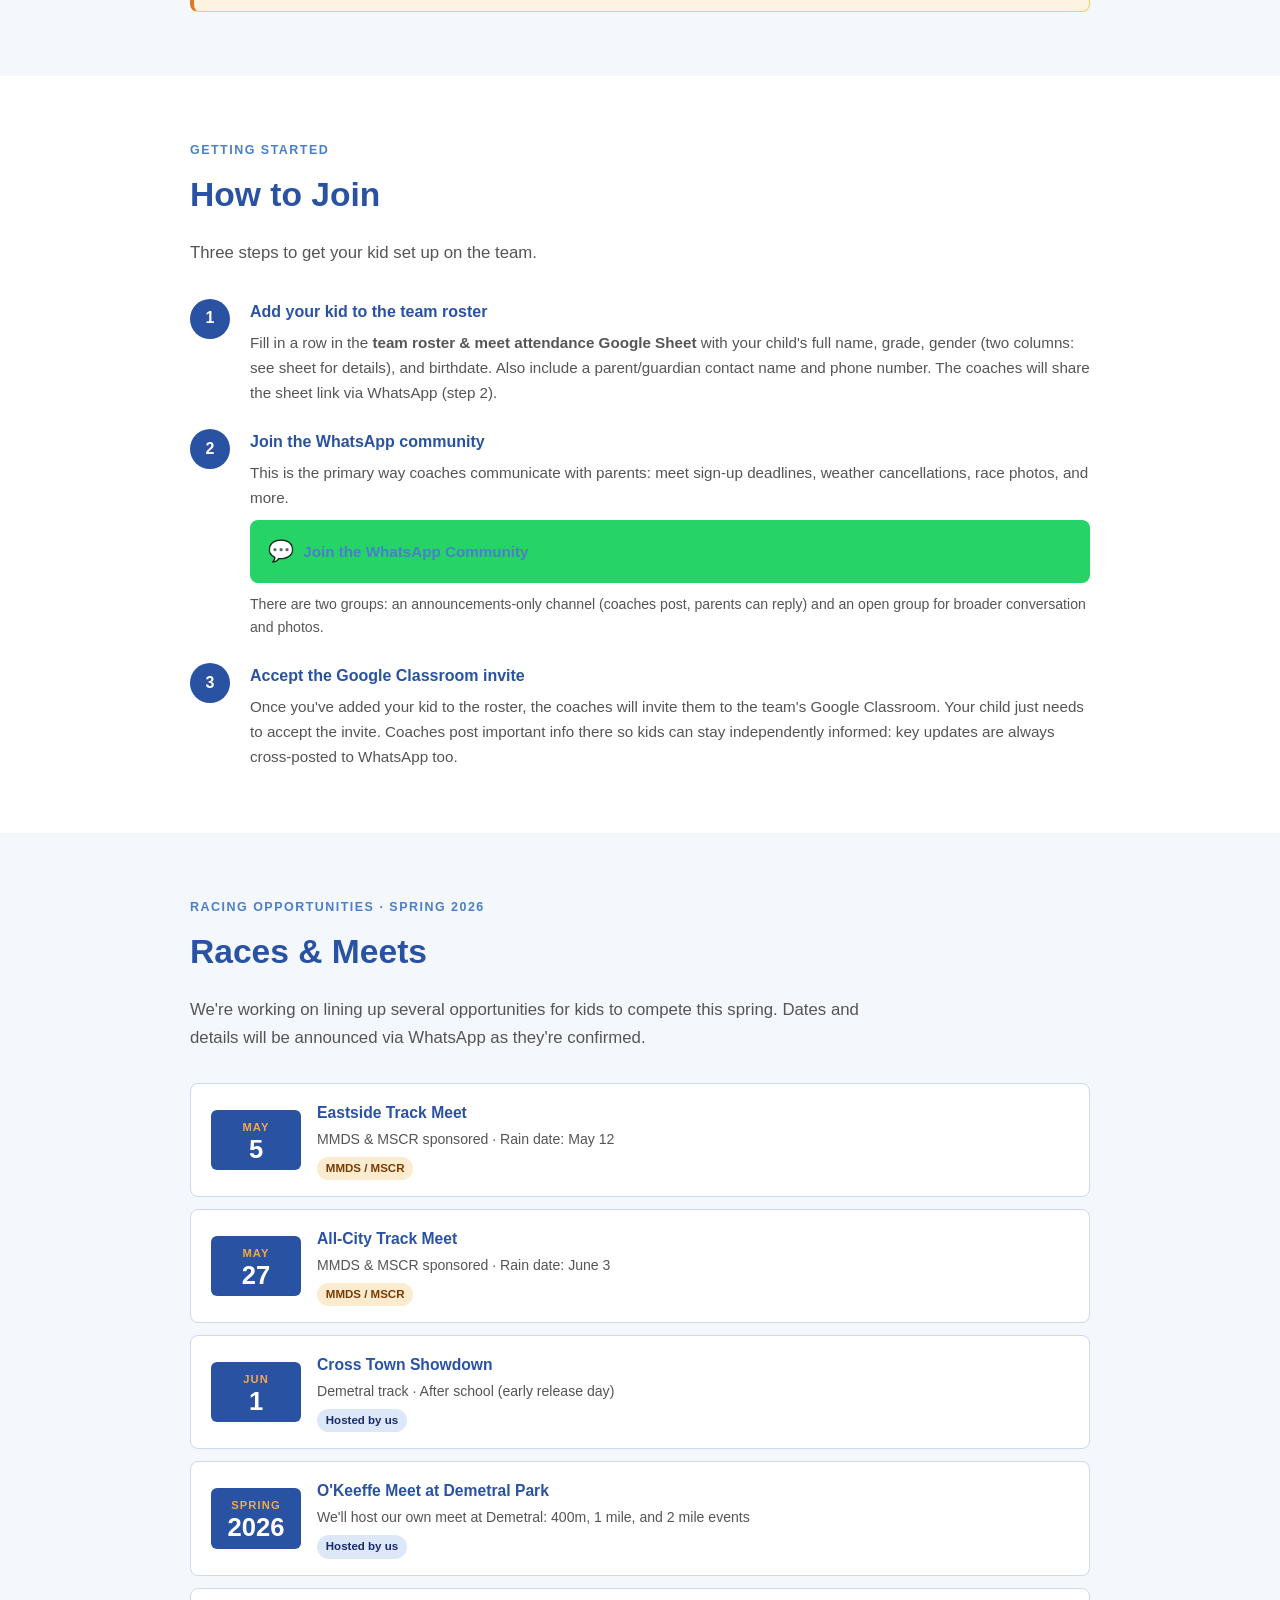
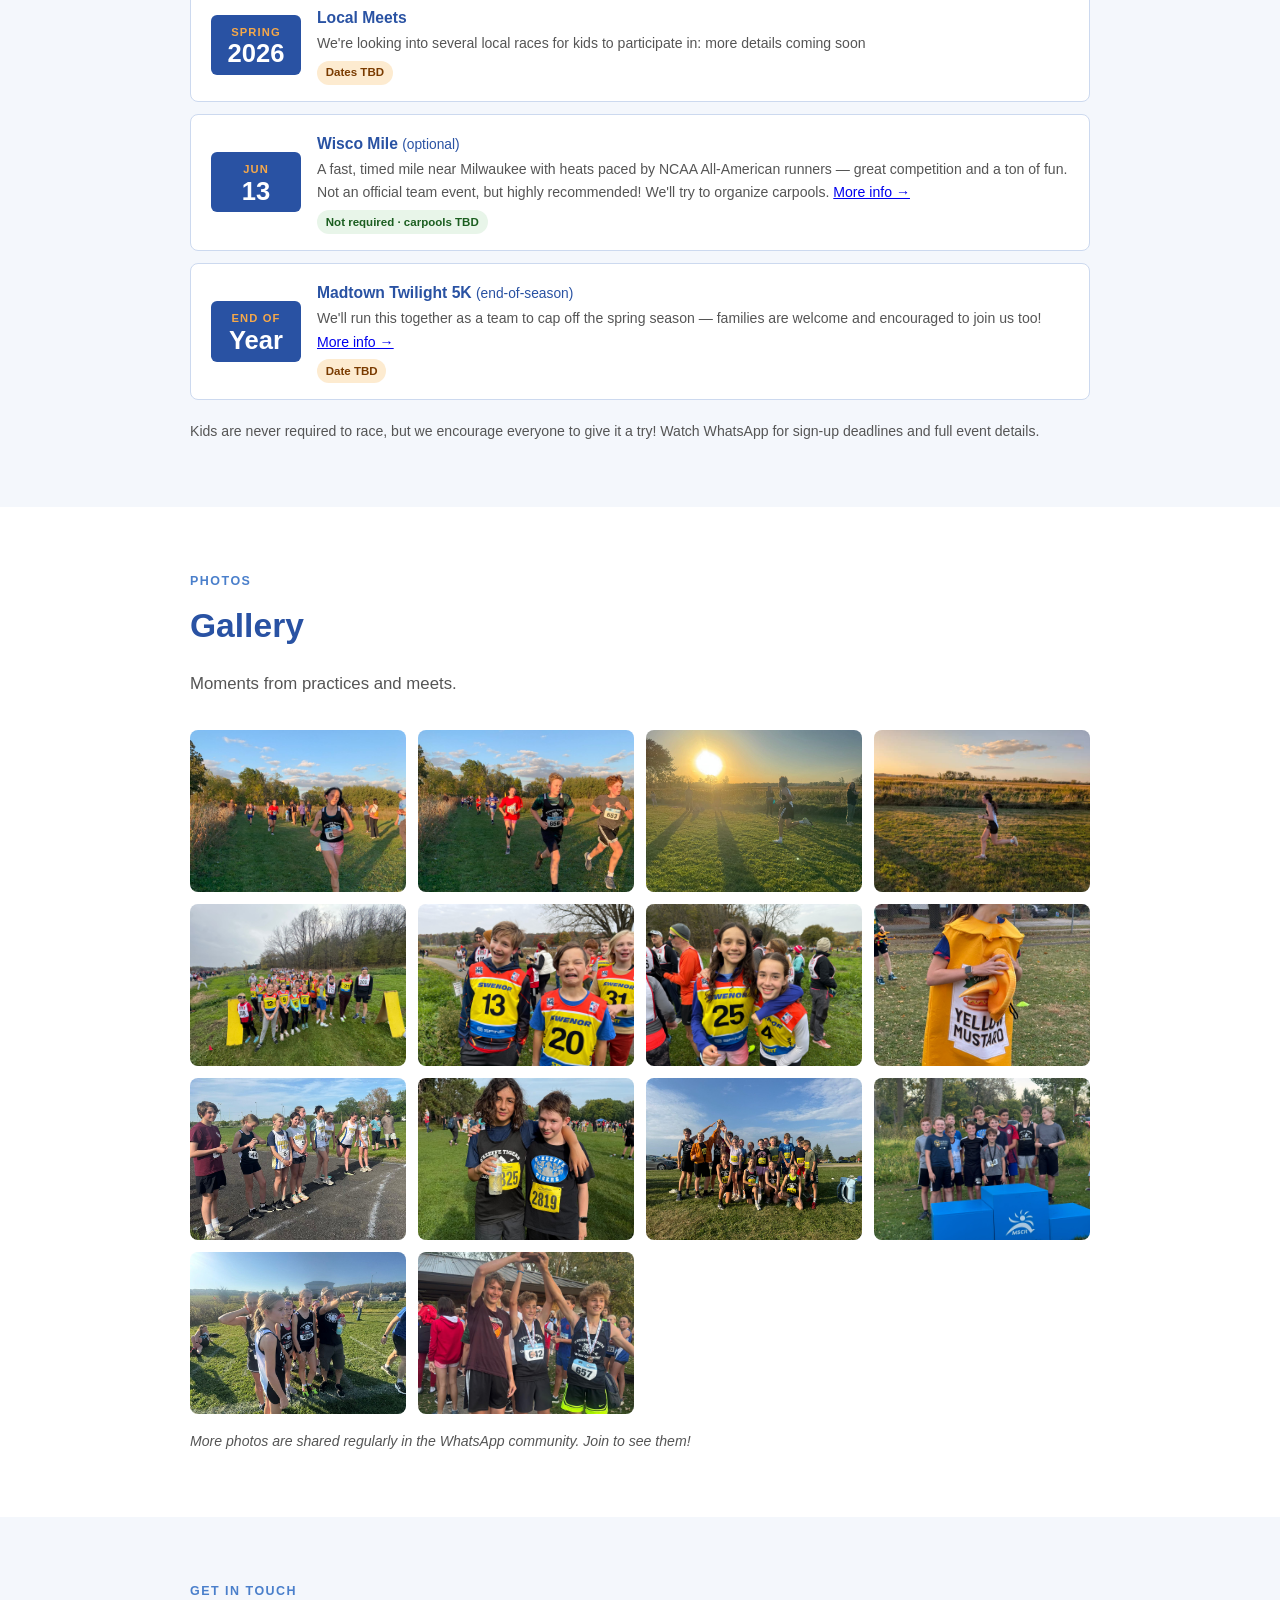
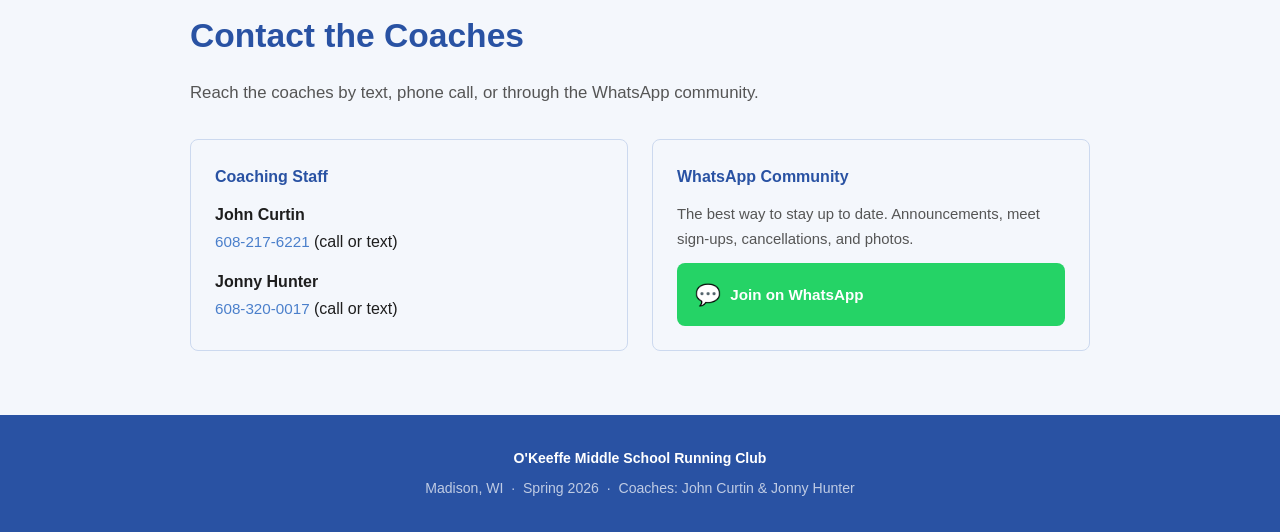
==== commit 12eb896a: "Add spring 2026 meet schedule Co-Authored-By: Claude Sonnet 4.6 <noreply@anthropic.com>" ====
--- a/index.html
+++ b/index.html
@@ -48,54 +48,53 @@
     <h2>About the Team</h2>
     <p class="lead">
       We practice twice a week, accommodate all ability levels, and compete in track meets
-      across the spring season — focused on the 800m, 1 mile, and 2 mile.
+      across the spring season: focused on the 400m, 1 mile, and 2 mile.
     </p>
 
     <div class="info-grid">
       <div class="info-card">
-        <div class="icon">📅</div>
+        <div class="icon"></div>
         <h3>Practice Days</h3>
         <p>Mondays &amp; Wednesdays before school</p>
       </div>
       <div class="info-card">
-        <div class="icon">⏰</div>
+        <div class="icon"></div>
         <h3>Arrival Time</h3>
-        <p>7:40 am — warm-ups start promptly at 7:45 am, done by ~8:45 am</p>
-      </div>
-      <div class="info-card">
-        <div class="icon">📍</div>
+        <p>7:40 am: warm-ups start promptly at 7:45 am, done by ~8:45 am</p>
+      </div>
+      <div class="info-card">
+        <div class="icon"></div>
         <h3>Where to Meet</h3>
         <p>Meet in the gym before practice. Enter through the back door near the playground off Spaight St.</p>
       </div>
       <div class="info-card">
-        <div class="icon">🏃</div>
+        <div class="icon"></div>
         <h3>Pace Groups</h3>
         <p>We form groups by pace &amp; distance so every skill level is supported</p>
       </div>
       <div class="info-card">
-        <div class="icon">📣</div>
+        <div class="icon"></div>
         <h3>Season Starts</h3>
-        <p>Monday, March 30 — right after spring break!</p>
-      </div>
-      <div class="info-card">
-        <div class="icon">🏅</div>
+        <p>Monday, March 30: right after spring break!</p>
+      </div>
+      <div class="info-card">
+        <div class="icon"></div>
         <h3>Events</h3>
-        <p>800m, 1 mile, and 2 mile — spring 2026 season</p>
-      </div>
-      <div class="info-card">
-        <div class="icon">💰</div>
+        <p>400m, 1 mile, and 2 mile: spring 2026 season</p>
+      </div>
+      <div class="info-card">
+        <div class="icon"></div>
         <h3>Cost</h3>
-        <p>No cost to families for meets — fees are covered by the team</p>
+        <p>No cost to families for meets: fees are covered by the team</p>
       </div>
     </div>
 
     <p style="margin-top:2rem; color: var(--text-muted); font-size:0.95rem;">
-      Multi-sport athletes are very welcome — we understand there will be schedule conflicts
+      Multi-sport athletes are very welcome: we understand there will be schedule conflicts
       with other spring sports and work around them.
     </p>
 
     <div class="volunteer-box">
-      <div class="volunteer-icon">🙋</div>
       <div class="volunteer-body">
         <h3>Volunteers needed!</h3>
         <p>
@@ -105,7 +104,7 @@
           Even one morning a week makes a huge difference.
         </p>
         <p style="margin-top:0.5rem;">
-          Interested? Reach out to the coaches directly — contact info below.
+          Interested? Reach out to the coaches directly: contact info below.
         </p>
       </div>
     </div>
@@ -128,7 +127,7 @@
           <p>
             Fill in a row in the
             <strong>team roster &amp; meet attendance Google Sheet</strong>
-            with your child's full name, grade, gender (two columns — see sheet for details),
+            with your child's full name, grade, gender (two columns: see sheet for details),
             and birthdate. Also include a parent/guardian contact name and phone number.
             The coaches will share the sheet link via WhatsApp (step 2).
           </p>
@@ -140,7 +139,7 @@
         <div class="step-body">
           <h3>Join the WhatsApp community</h3>
           <p>
-            This is the primary way coaches communicate with parents — meet sign-up deadlines,
+            This is the primary way coaches communicate with parents: meet sign-up deadlines,
             weather cancellations, race photos, and more.
           </p>
           <p style="margin-top:0.6rem;">
@@ -162,7 +161,7 @@
           <p>
             Once you've added your kid to the roster, the coaches will invite them to the team's
             Google Classroom. Your child just needs to accept the invite. Coaches post important
-            info there so kids can stay independently informed — key updates are always
+            info there so kids can stay independently informed: key updates are always
             cross-posted to WhatsApp too.
           </p>
         </div>
@@ -185,10 +184,37 @@
     <div class="meets-list">
 
       <div class="meet-row">
+        <div class="meet-date"><div class="month">May</div><div class="day">5</div></div>
+        <div class="meet-info">
+          <h3>Eastside Track Meet</h3>
+          <p>MMDS &amp; MSCR sponsored · Rain date: May 12</p>
+          <span class="badge badge-parent">MMDS / MSCR</span>
+        </div>
+      </div>
+
+      <div class="meet-row">
+        <div class="meet-date"><div class="month">May</div><div class="day">27</div></div>
+        <div class="meet-info">
+          <h3>All-City Track Meet</h3>
+          <p>MMDS &amp; MSCR sponsored · Rain date: June 3</p>
+          <span class="badge badge-parent">MMDS / MSCR</span>
+        </div>
+      </div>
+
+      <div class="meet-row">
+        <div class="meet-date"><div class="month">Jun</div><div class="day">1</div></div>
+        <div class="meet-info">
+          <h3>Cross Town Showdown</h3>
+          <p>Demetral track · After school (early release day)</p>
+          <span class="badge badge-bus">Hosted by us</span>
+        </div>
+      </div>
+
+      <div class="meet-row">
         <div class="meet-date"><div class="month">Spring</div><div class="day">2026</div></div>
         <div class="meet-info">
           <h3>O'Keeffe Meet at Demetral Park</h3>
-          <p>We'll host our own meet at Demetral — 800m, 1 mile, and 2 mile events</p>
+          <p>We'll host our own meet at Demetral: 400m, 1 mile, and 2 mile events</p>
           <span class="badge badge-bus">Hosted by us</span>
         </div>
       </div>
@@ -197,16 +223,32 @@
         <div class="meet-date"><div class="month">Spring</div><div class="day">2026</div></div>
         <div class="meet-info">
           <h3>Local Meets</h3>
-          <p>We're looking into several local races for kids to participate in — more details coming soon</p>
+          <p>We're looking into several local races for kids to participate in: more details coming soon</p>
           <span class="badge badge-parent">Dates TBD</span>
         </div>
       </div>
 
       <div class="meet-row">
+        <div class="meet-date"><div class="month">Jun</div><div class="day">13</div></div>
+        <div class="meet-info">
+          <h3>Wisco Mile <span style="font-weight:400; font-size:0.88em;">(optional)</span></h3>
+          <p>
+            A fast, timed mile near Milwaukee with heats paced by NCAA All-American runners —
+            great competition and a ton of fun. Not an official team event, but highly recommended!
+            We'll try to organize carpools. <a href="https://sites.google.com/wlhs.org/thewiscomile/home" target="_blank" rel="noopener">More info →</a>
+          </p>
+          <span class="badge badge-optional">Not required · carpools TBD</span>
+        </div>
+      </div>
+
+      <div class="meet-row">
         <div class="meet-date"><div class="month">End of</div><div class="day">Year</div></div>
         <div class="meet-info">
-          <h3>End-of-Season 5K</h3>
-          <p>A 5K to cap off the spring season — details to come</p>
+          <h3>Madtown Twilight 5K <span style="font-weight:400; font-size:0.88em;">(end-of-season)</span></h3>
+          <p>
+            We'll run this together as a team to cap off the spring season — families are welcome
+            and encouraged to join us too! <a href="https://runmadtown.com/5k/" target="_blank" rel="noopener">More info →</a>
+          </p>
           <span class="badge badge-parent">Date TBD</span>
         </div>
       </div>
--- a/styles.css
+++ b/styles.css
@@ -246,8 +246,7 @@
 }
 
 .info-card .icon {
-  font-size: 1.8rem;
-  margin-bottom: 0.6rem;
+  display: none;
 }
 
 .info-card h3 {
@@ -365,8 +364,9 @@
   margin-top: 0.35rem;
 }
 
-.badge-bus    { background: #dce8f8; color: #1a2a6c; }
-.badge-parent { background: #fdebd0; color: #7a3b00; }
+.badge-bus      { background: #dce8f8; color: #1a2a6c; }
+.badge-parent   { background: #fdebd0; color: #7a3b00; }
+.badge-optional { background: #e8f5e9; color: #1b5e20; }
 
 /* ── GALLERY ───────────────────────────────────────────────── */
 .gallery-grid {
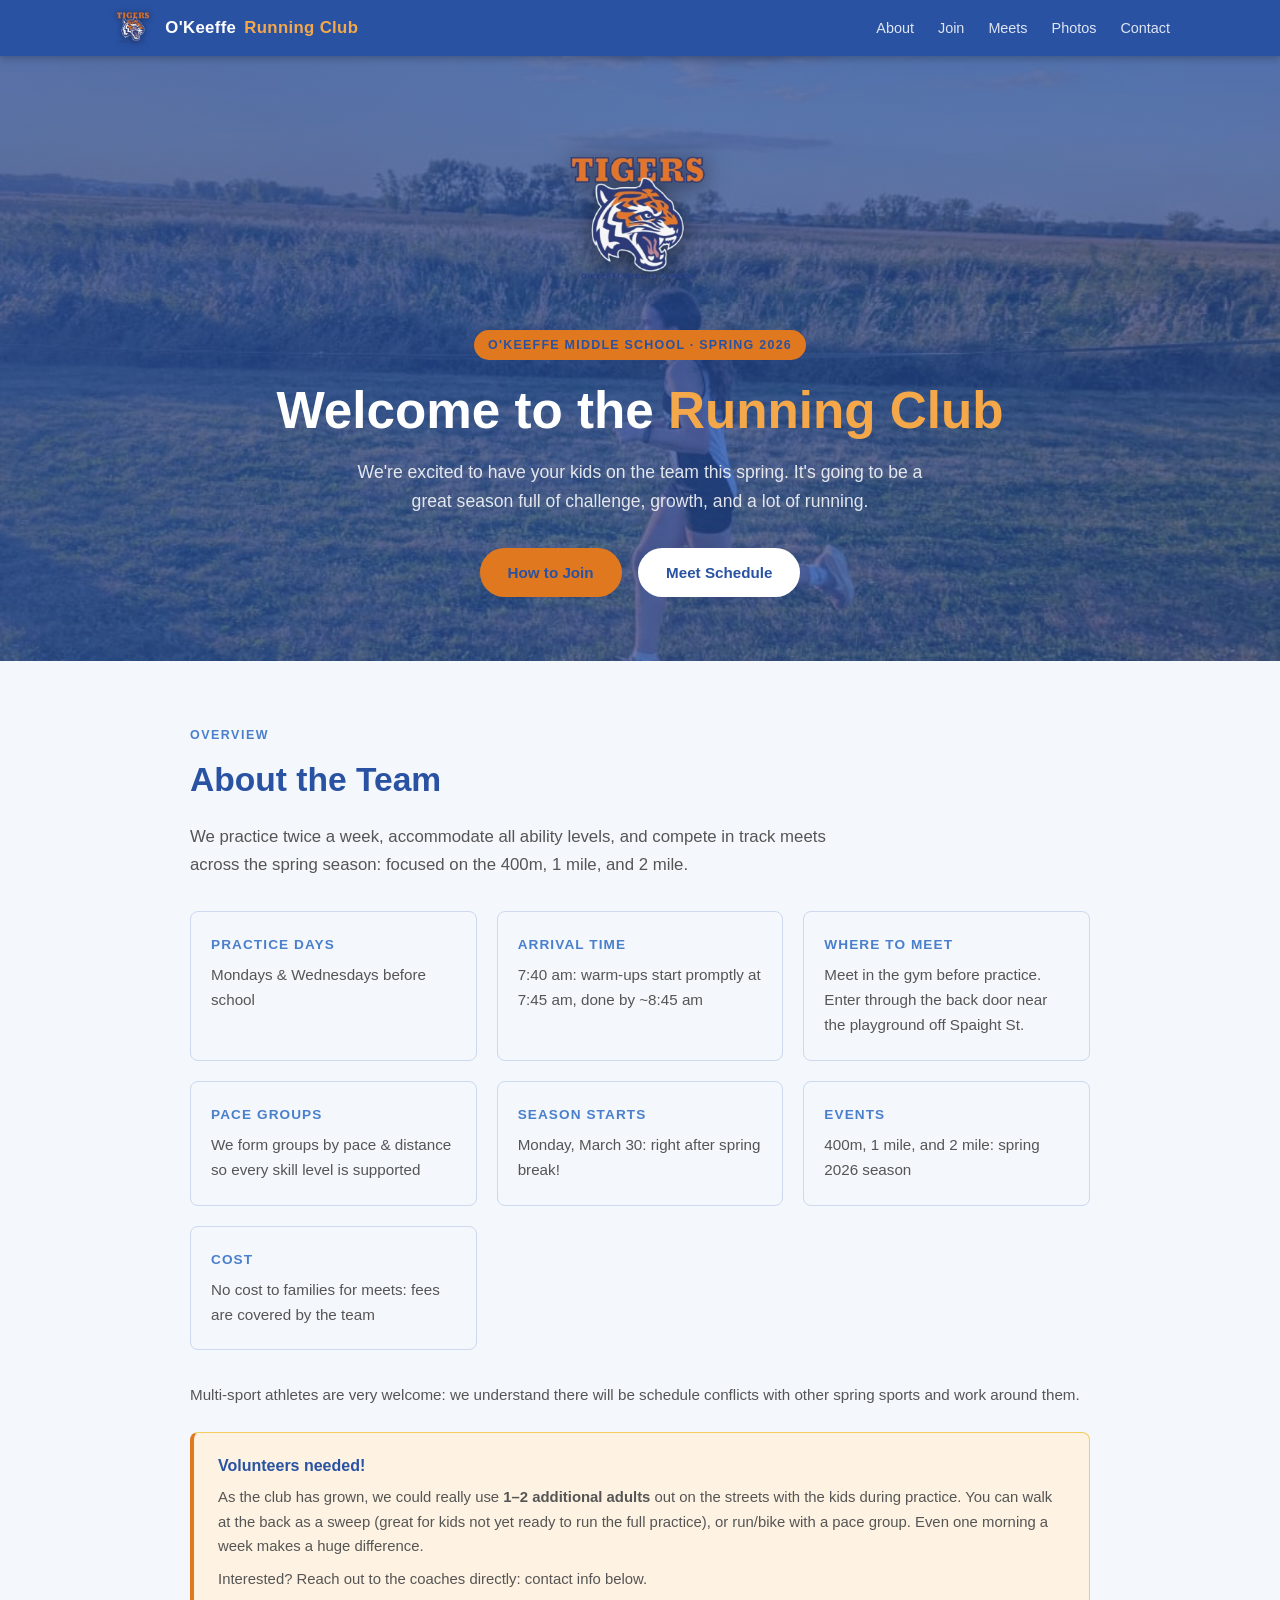
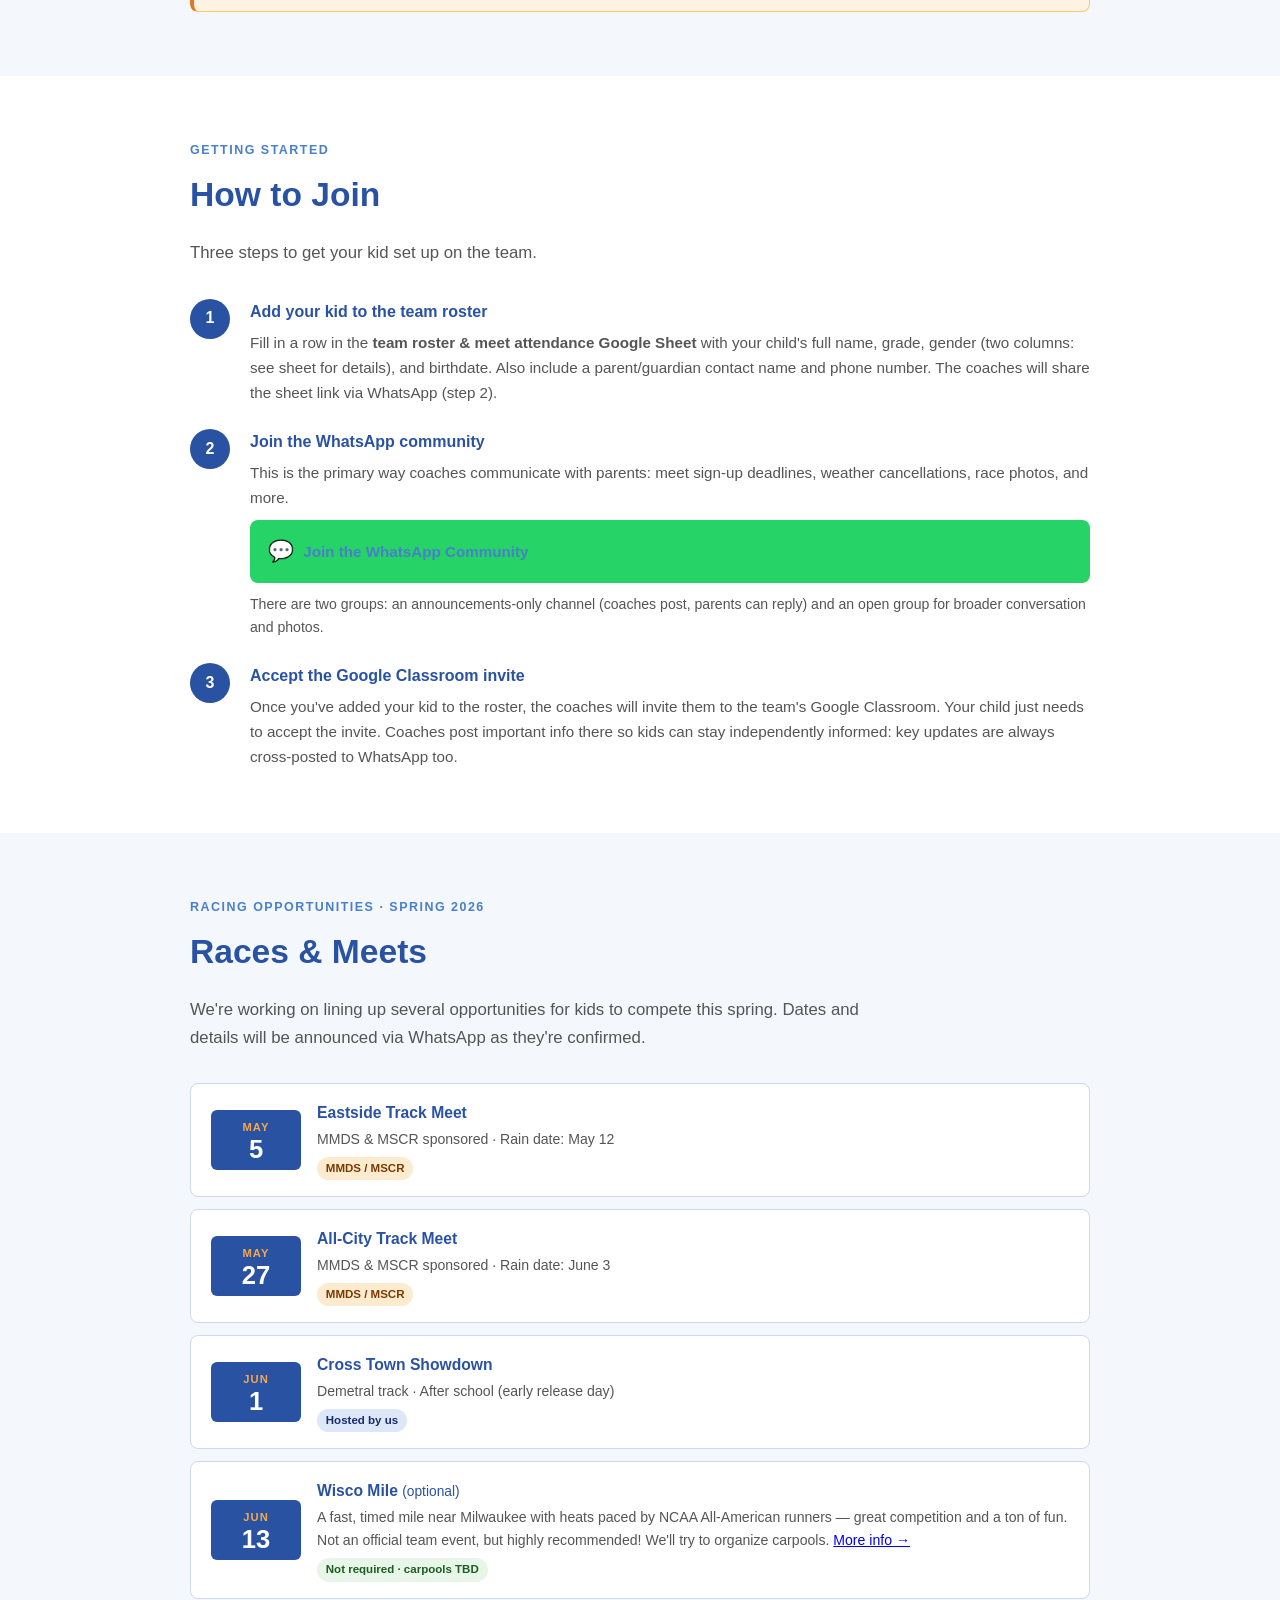
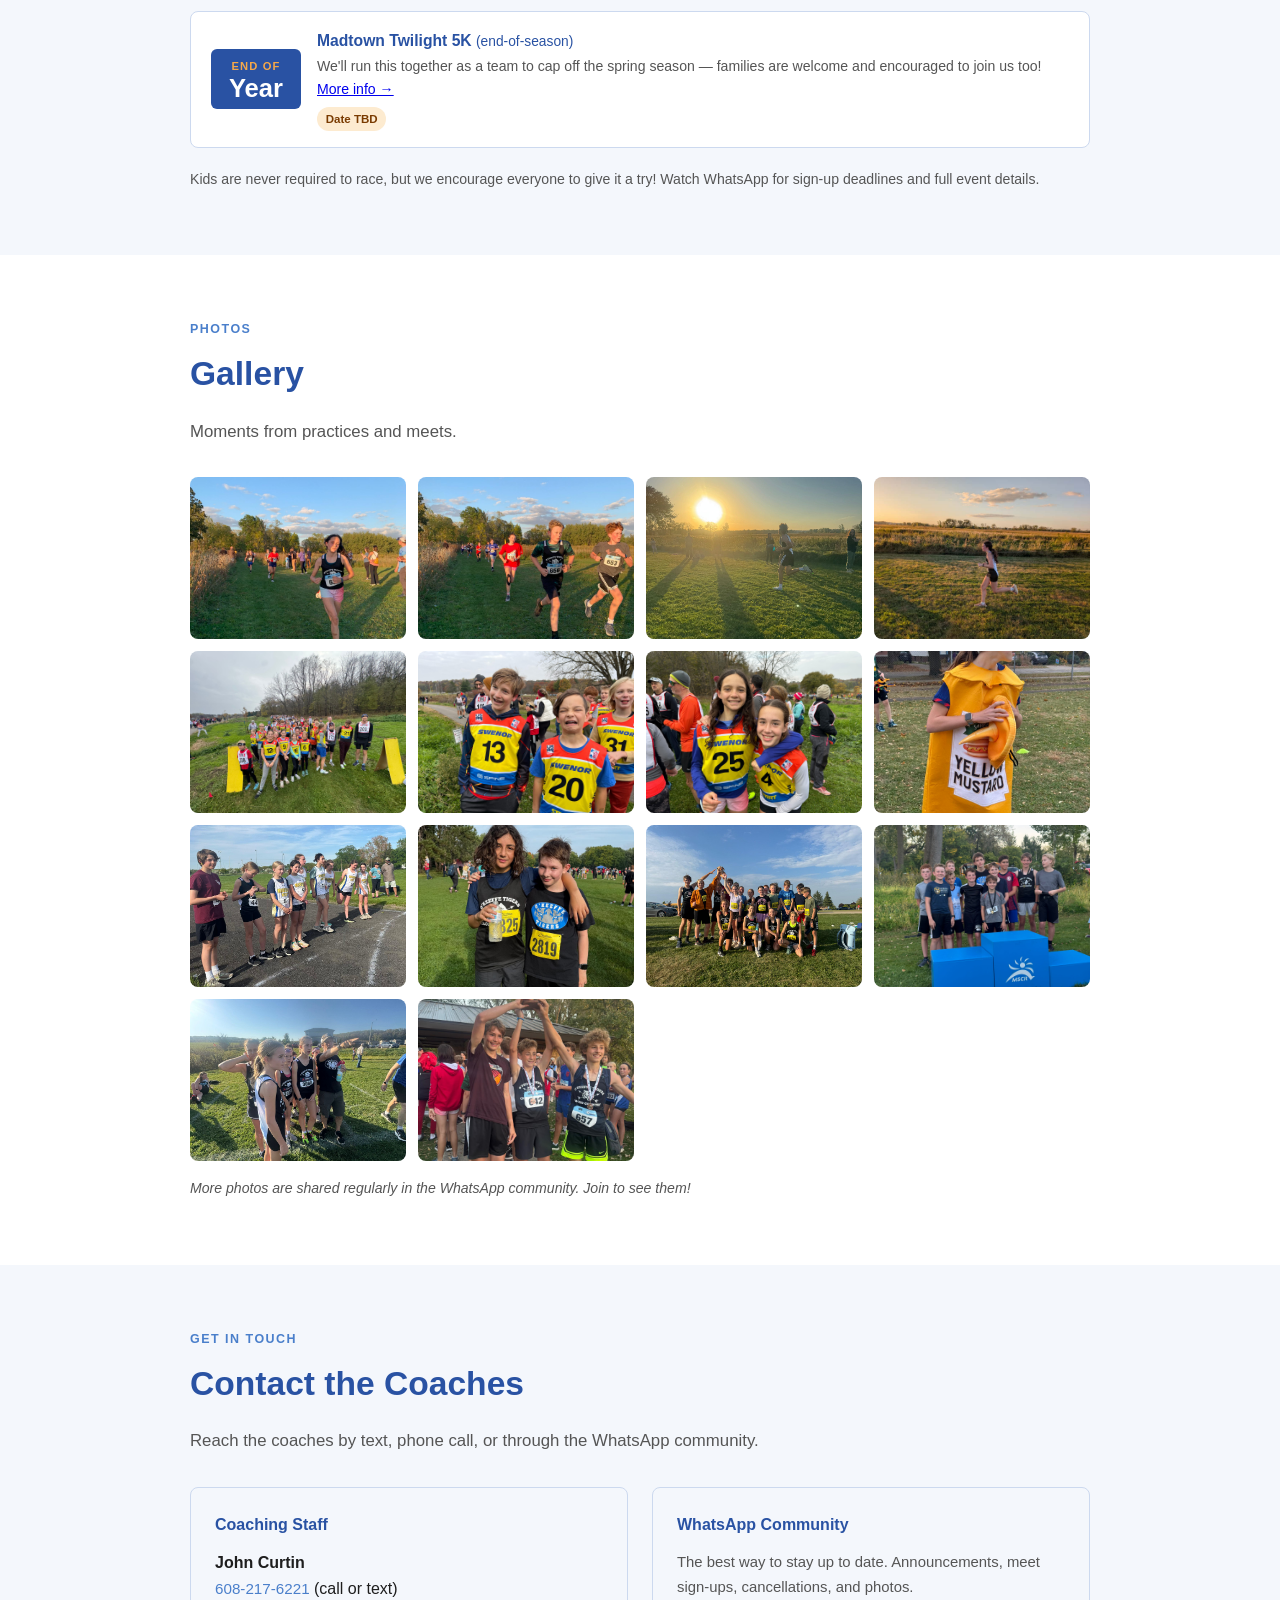
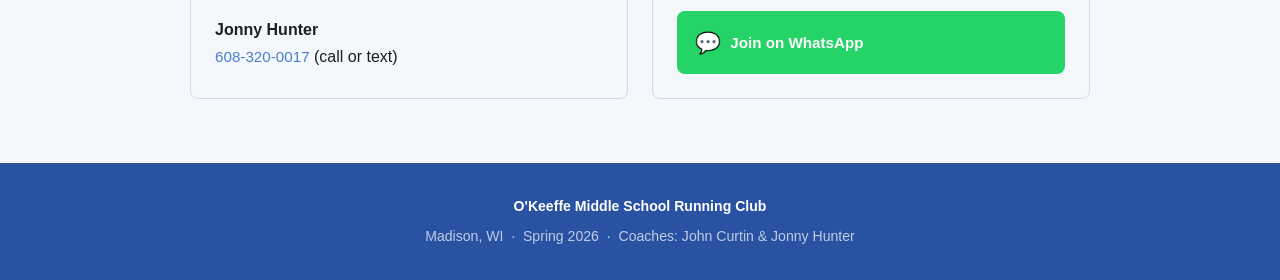
==== commit 023a6471: "Remove placeholder meet entries Co-Authored-By: Claude Sonnet 4.6 <noreply@anthropic.com>" ====
--- a/index.html
+++ b/index.html
@@ -210,23 +210,6 @@
         </div>
       </div>
 
-      <div class="meet-row">
-        <div class="meet-date"><div class="month">Spring</div><div class="day">2026</div></div>
-        <div class="meet-info">
-          <h3>O'Keeffe Meet at Demetral Park</h3>
-          <p>We'll host our own meet at Demetral: 400m, 1 mile, and 2 mile events</p>
-          <span class="badge badge-bus">Hosted by us</span>
-        </div>
-      </div>
-
-      <div class="meet-row">
-        <div class="meet-date"><div class="month">Spring</div><div class="day">2026</div></div>
-        <div class="meet-info">
-          <h3>Local Meets</h3>
-          <p>We're looking into several local races for kids to participate in: more details coming soon</p>
-          <span class="badge badge-parent">Dates TBD</span>
-        </div>
-      </div>
 
       <div class="meet-row">
         <div class="meet-date"><div class="month">Jun</div><div class="day">13</div></div>
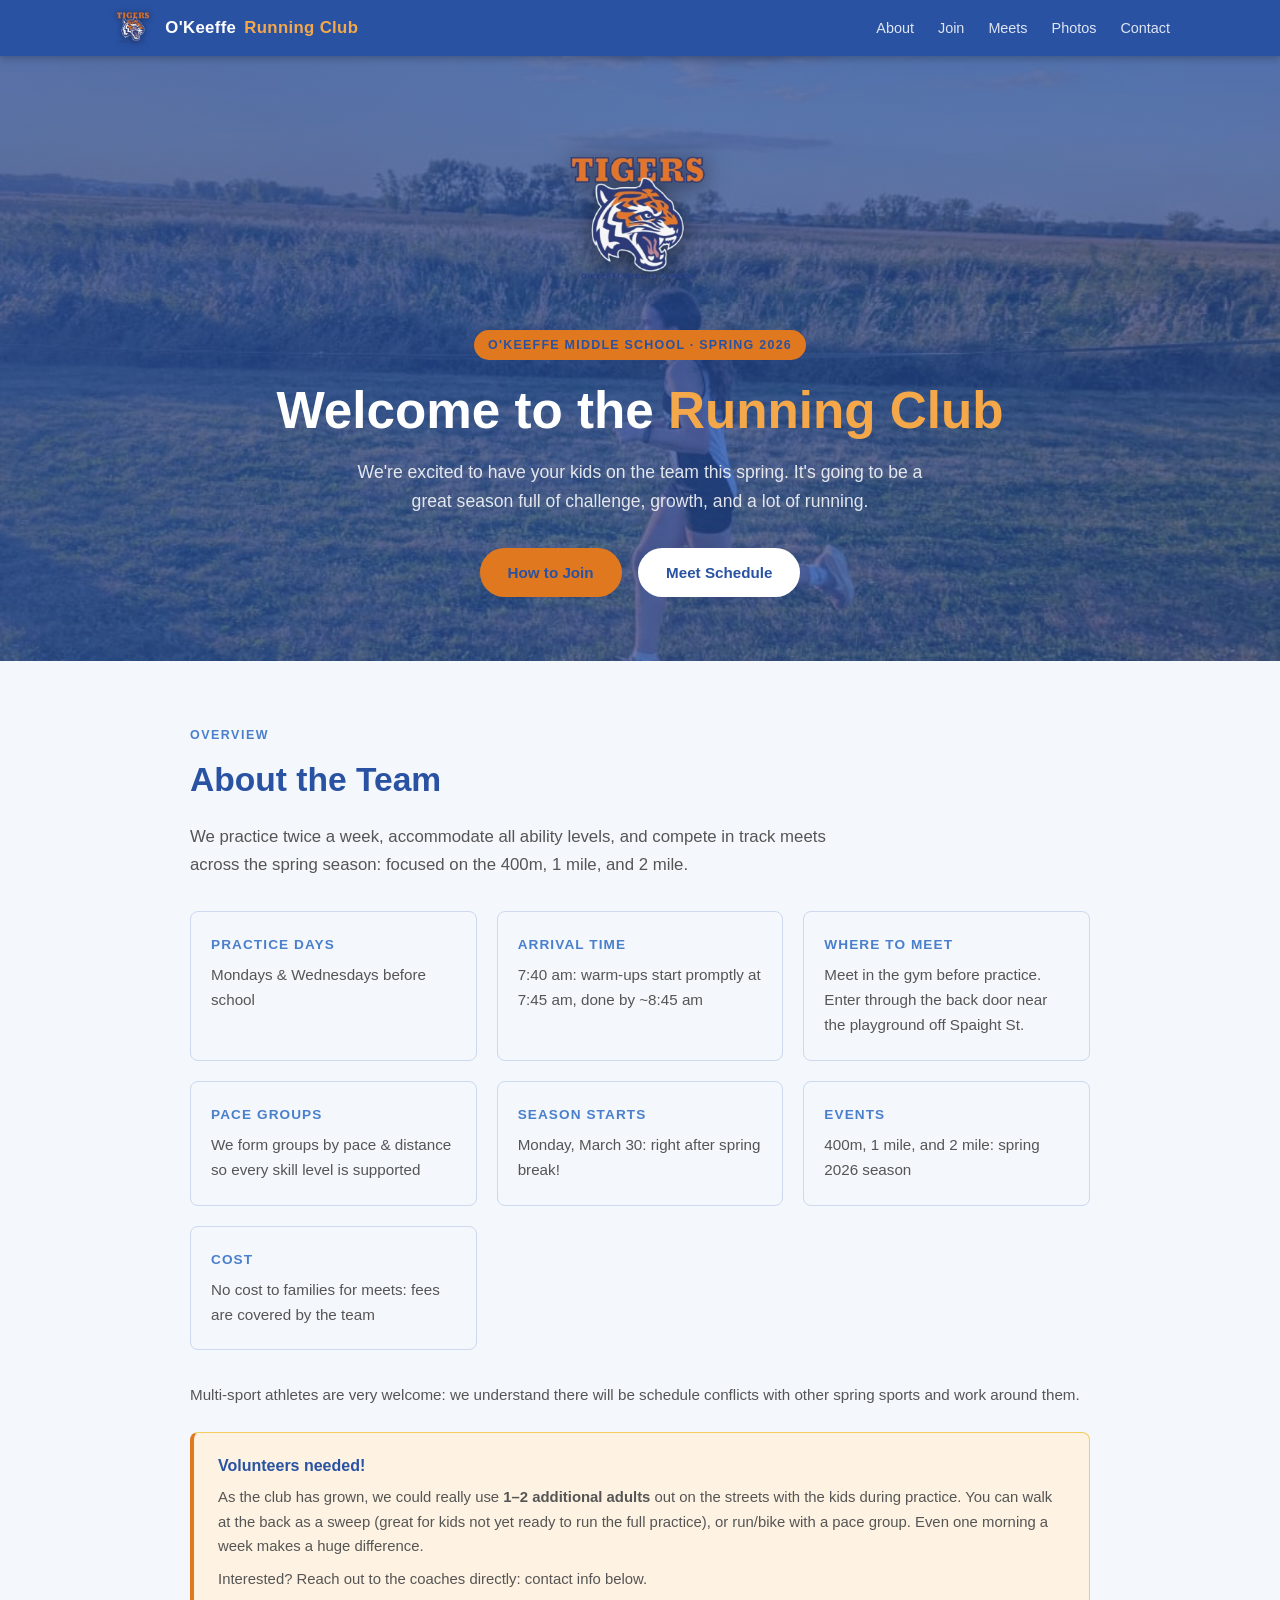
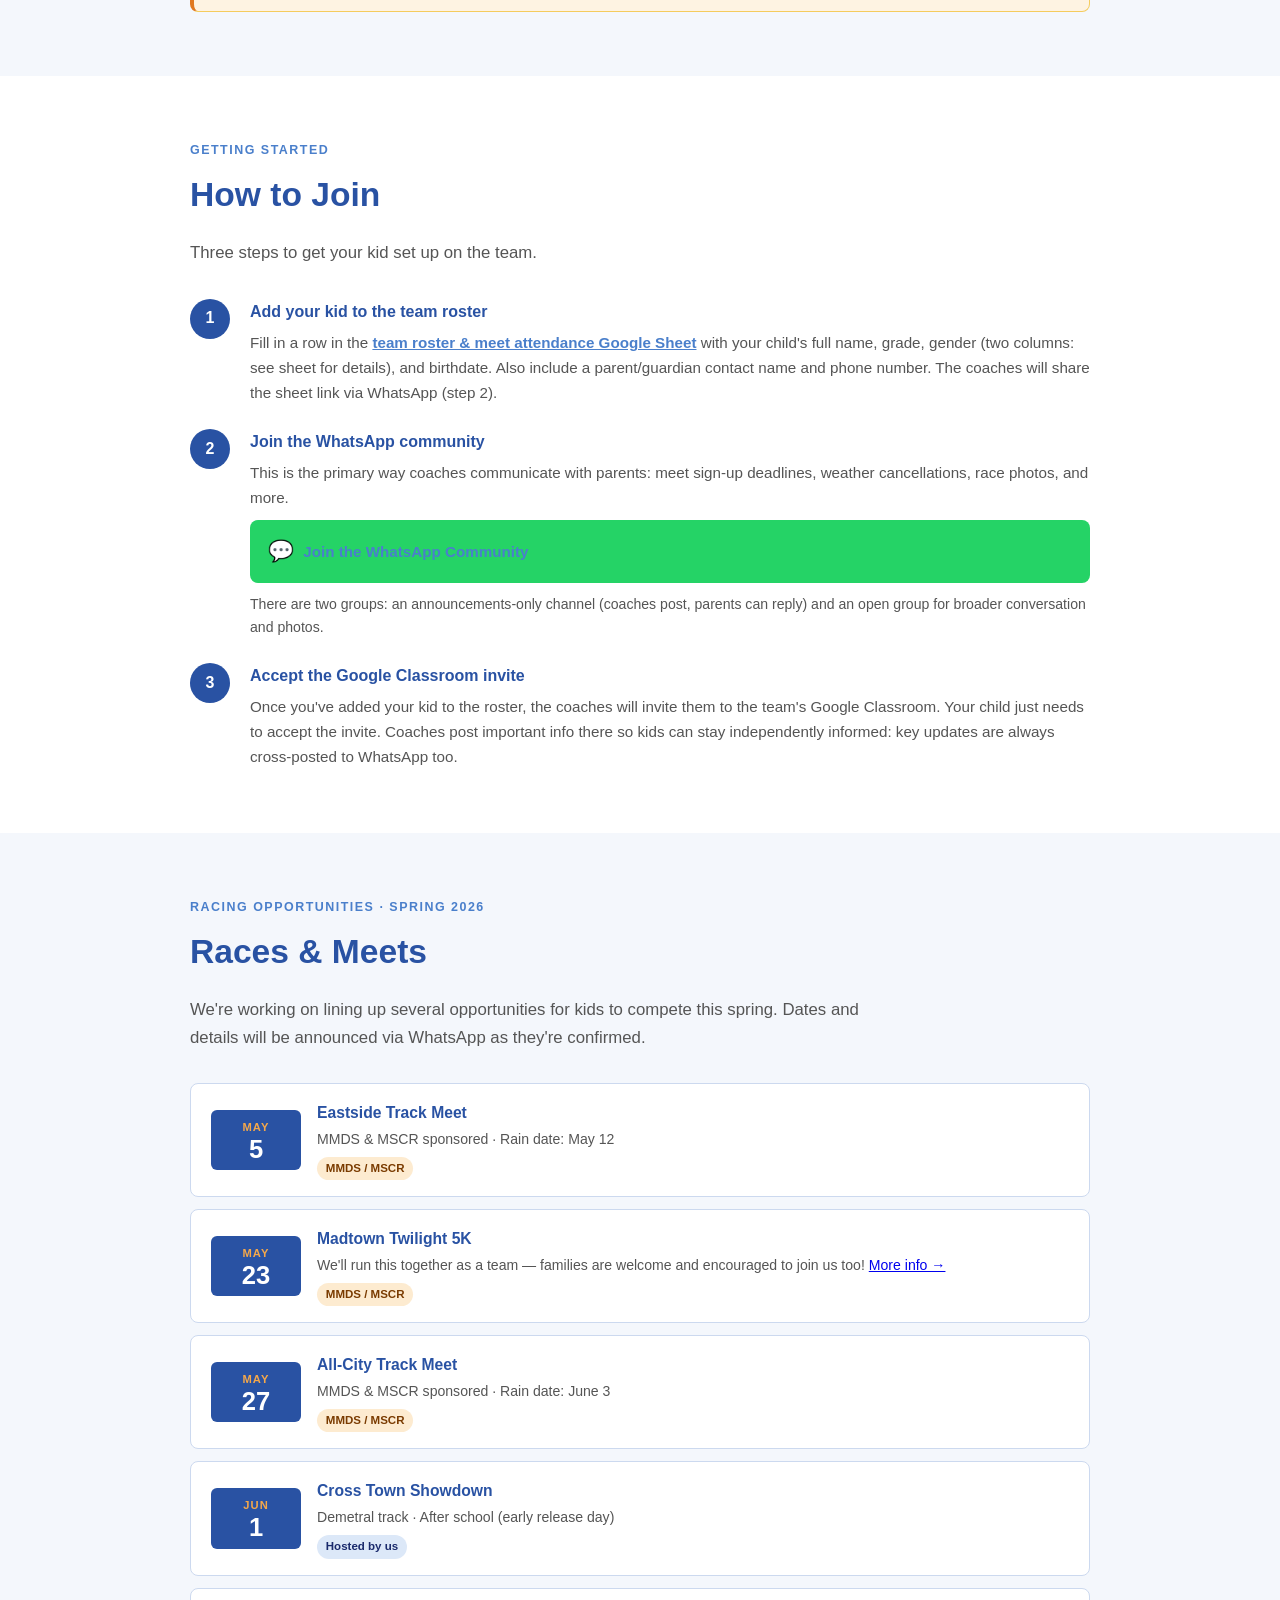
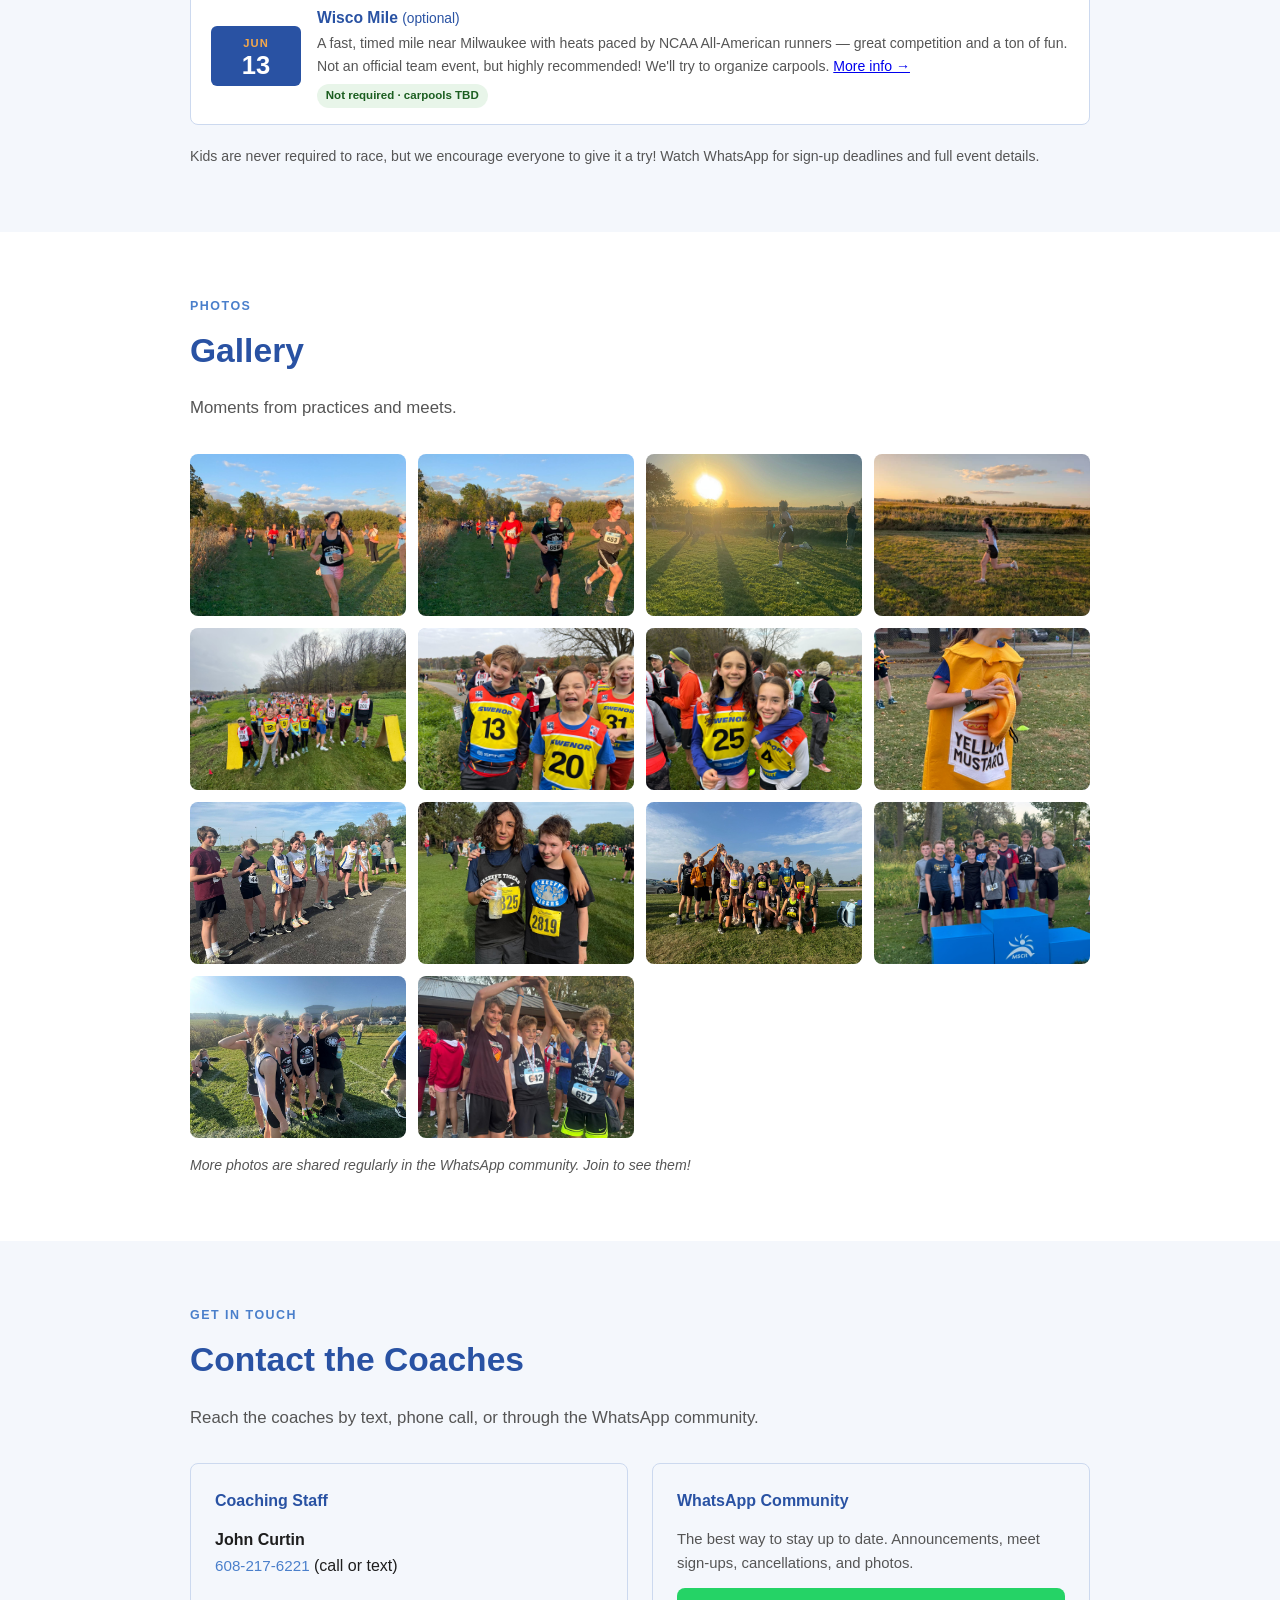
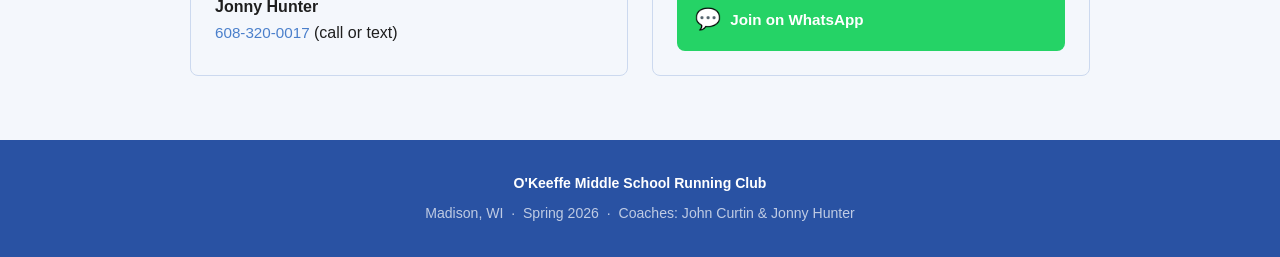
==== commit d96137dd: "Fix meet order, link roster sheet, add Twilight 5K date Co-Authored-By: Claude Sonnet 4.6 <noreply@a" ====
--- a/index.html
+++ b/index.html
@@ -126,7 +126,7 @@
           <h3>Add your kid to the team roster</h3>
           <p>
             Fill in a row in the
-            <strong>team roster &amp; meet attendance Google Sheet</strong>
+            <strong><a href="https://docs.google.com/spreadsheets/d/1Kz0MdmO1hVSXSsJiqIIiaQb1QKrP-HV9f6efbs1uNnQ/edit?gid=0#gid=0" target="_blank" rel="noopener">team roster &amp; meet attendance Google Sheet</a></strong>
             with your child's full name, grade, gender (two columns: see sheet for details),
             and birthdate. Also include a parent/guardian contact name and phone number.
             The coaches will share the sheet link via WhatsApp (step 2).
@@ -193,6 +193,18 @@
       </div>
 
       <div class="meet-row">
+        <div class="meet-date"><div class="month">May</div><div class="day">23</div></div>
+        <div class="meet-info">
+          <h3>Madtown Twilight 5K</h3>
+          <p>
+            We'll run this together as a team — families are welcome and encouraged to join us too!
+            <a href="https://runmadtown.com/5k/" target="_blank" rel="noopener">More info →</a>
+          </p>
+          <span class="badge badge-parent">MMDS / MSCR</span>
+        </div>
+      </div>
+
+      <div class="meet-row">
         <div class="meet-date"><div class="month">May</div><div class="day">27</div></div>
         <div class="meet-info">
           <h3>All-City Track Meet</h3>
@@ -210,7 +222,6 @@
         </div>
       </div>
 
-
       <div class="meet-row">
         <div class="meet-date"><div class="month">Jun</div><div class="day">13</div></div>
         <div class="meet-info">
@@ -221,18 +232,6 @@
             We'll try to organize carpools. <a href="https://sites.google.com/wlhs.org/thewiscomile/home" target="_blank" rel="noopener">More info →</a>
           </p>
           <span class="badge badge-optional">Not required · carpools TBD</span>
-        </div>
-      </div>
-
-      <div class="meet-row">
-        <div class="meet-date"><div class="month">End of</div><div class="day">Year</div></div>
-        <div class="meet-info">
-          <h3>Madtown Twilight 5K <span style="font-weight:400; font-size:0.88em;">(end-of-season)</span></h3>
-          <p>
-            We'll run this together as a team to cap off the spring season — families are welcome
-            and encouraged to join us too! <a href="https://runmadtown.com/5k/" target="_blank" rel="noopener">More info →</a>
-          </p>
-          <span class="badge badge-parent">Date TBD</span>
         </div>
       </div>
 
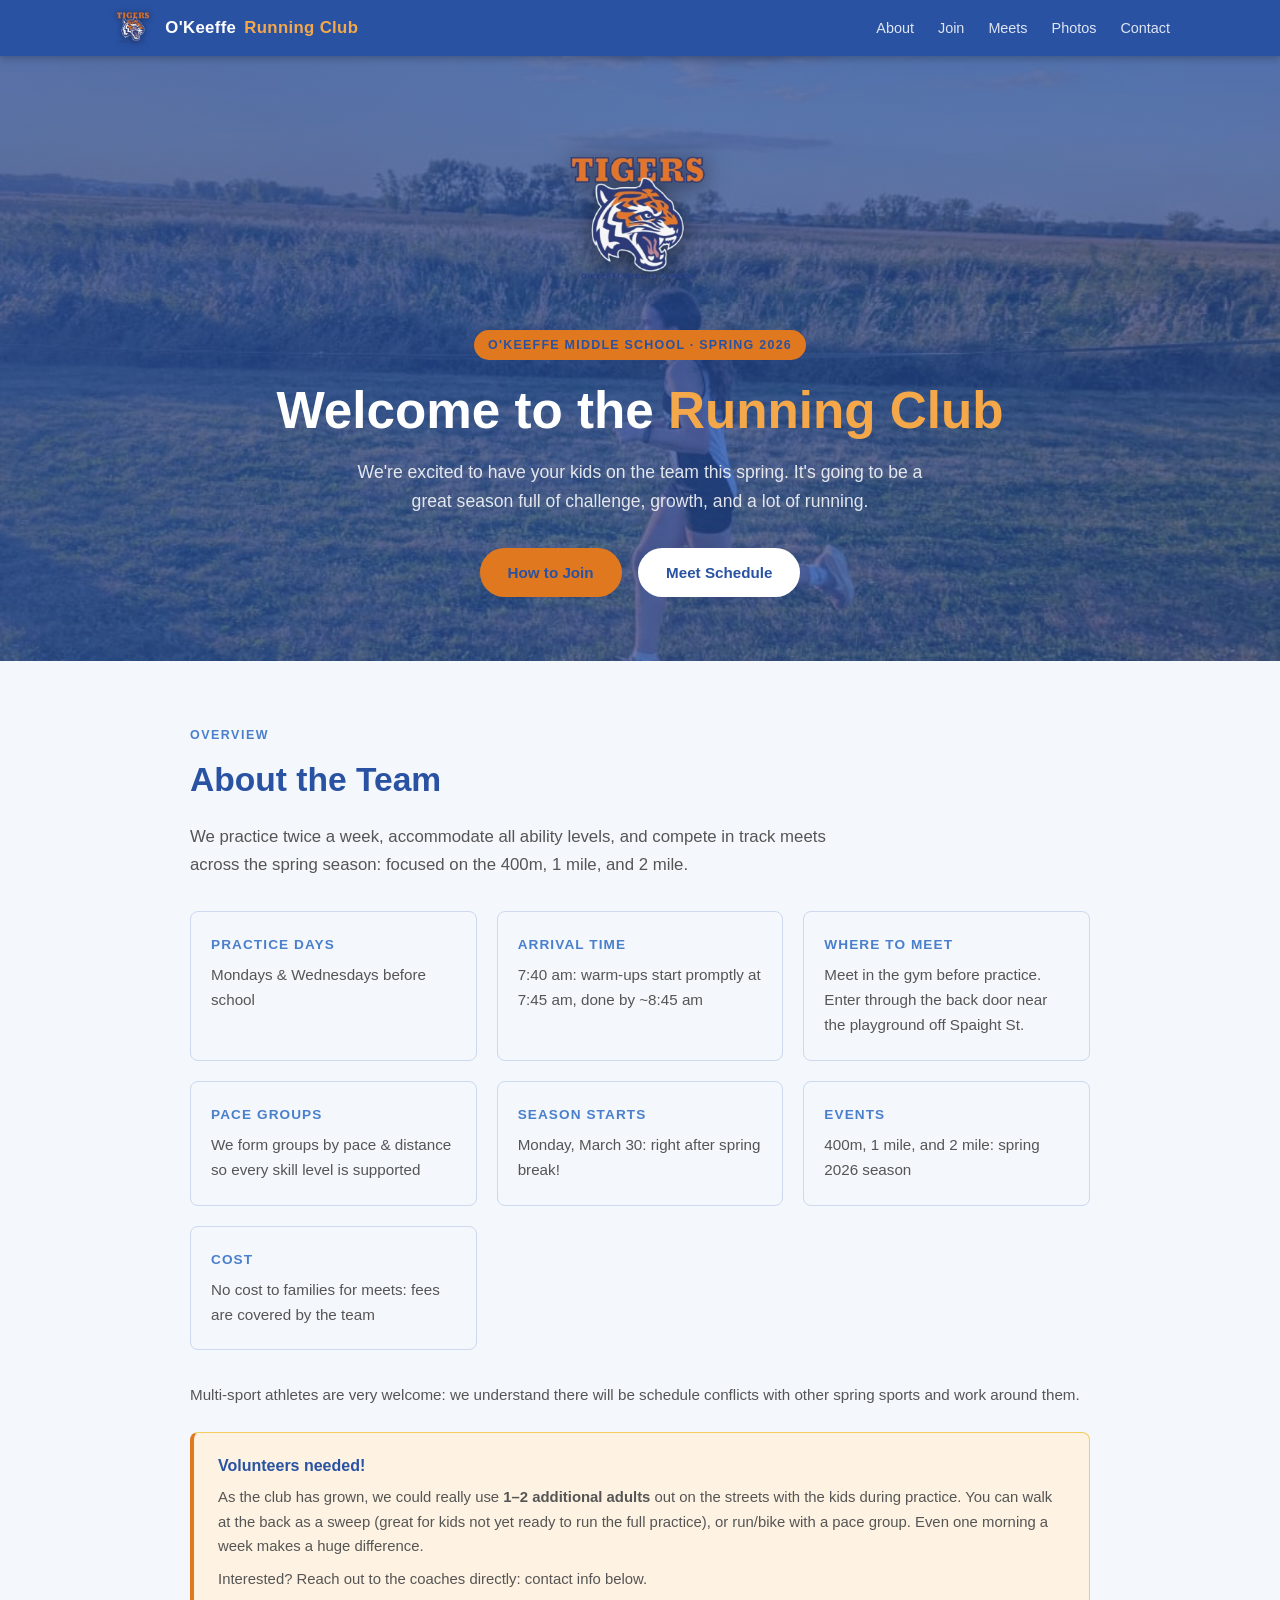
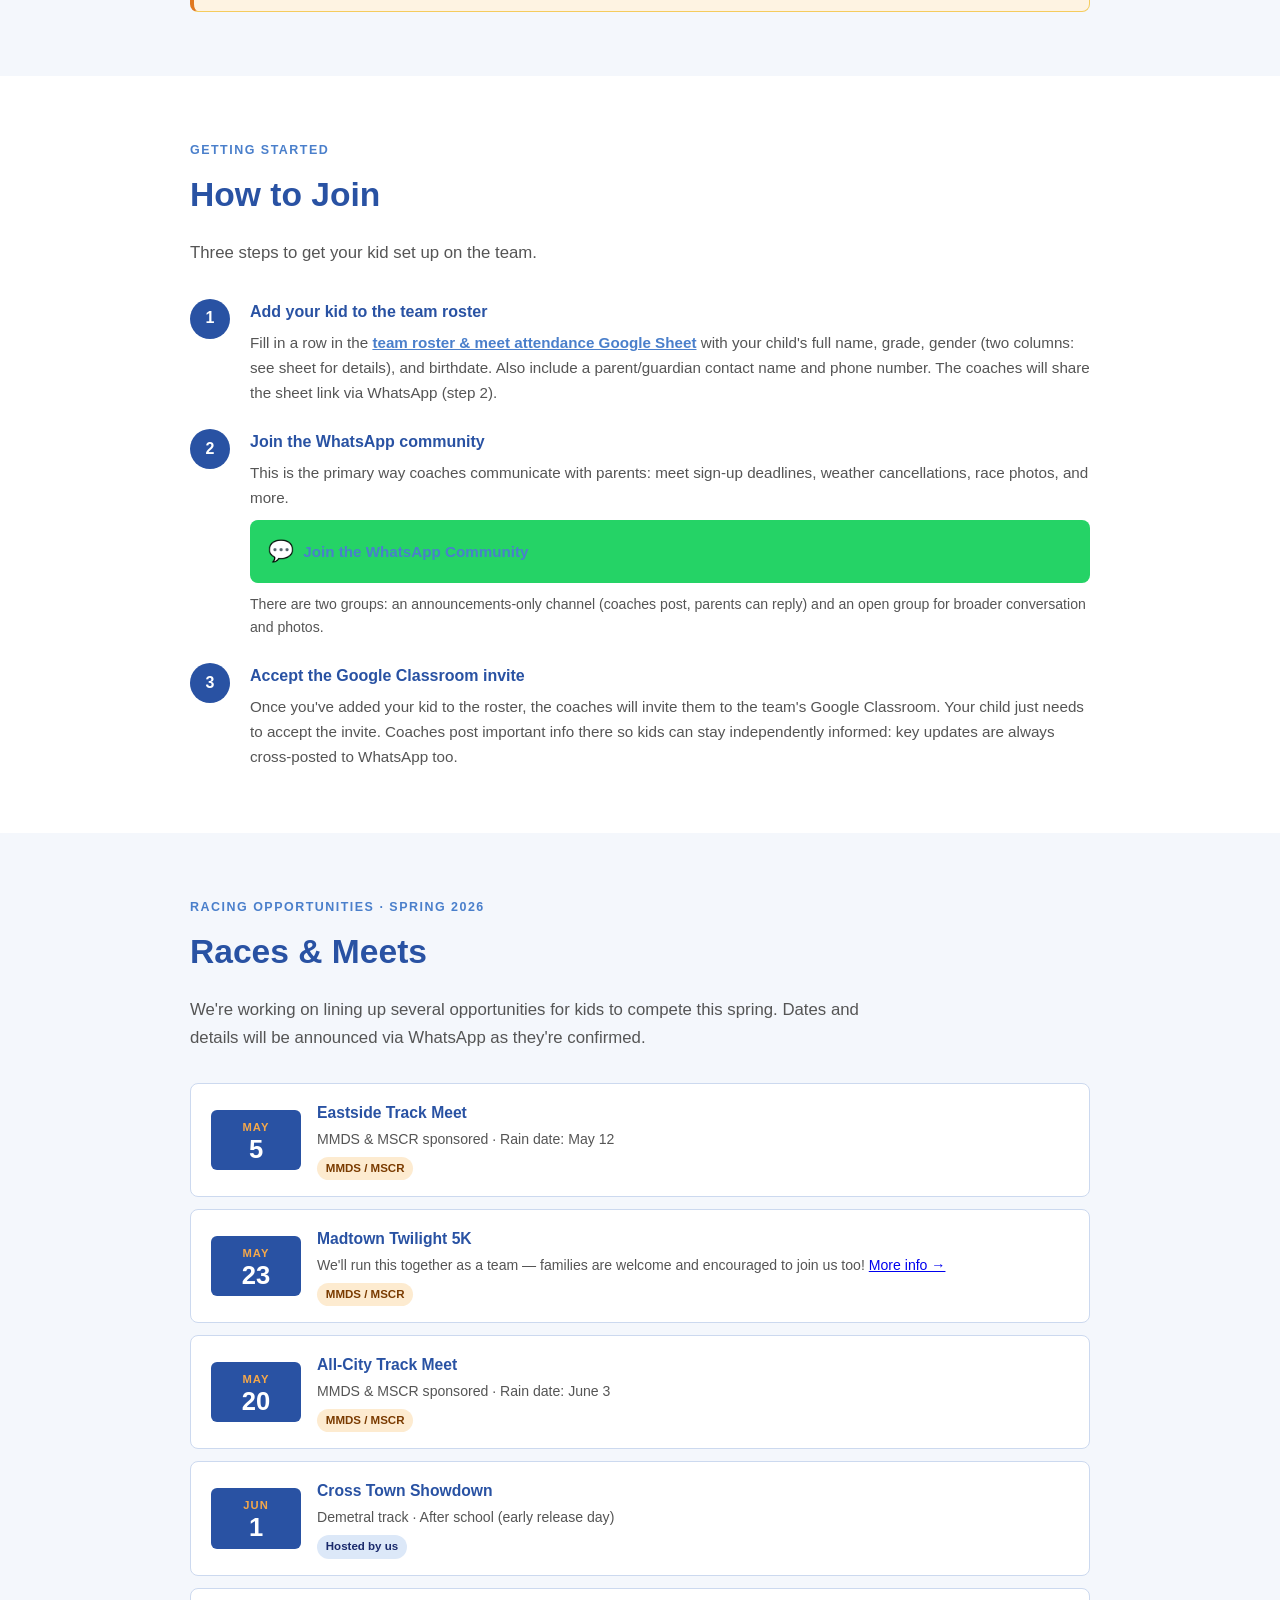
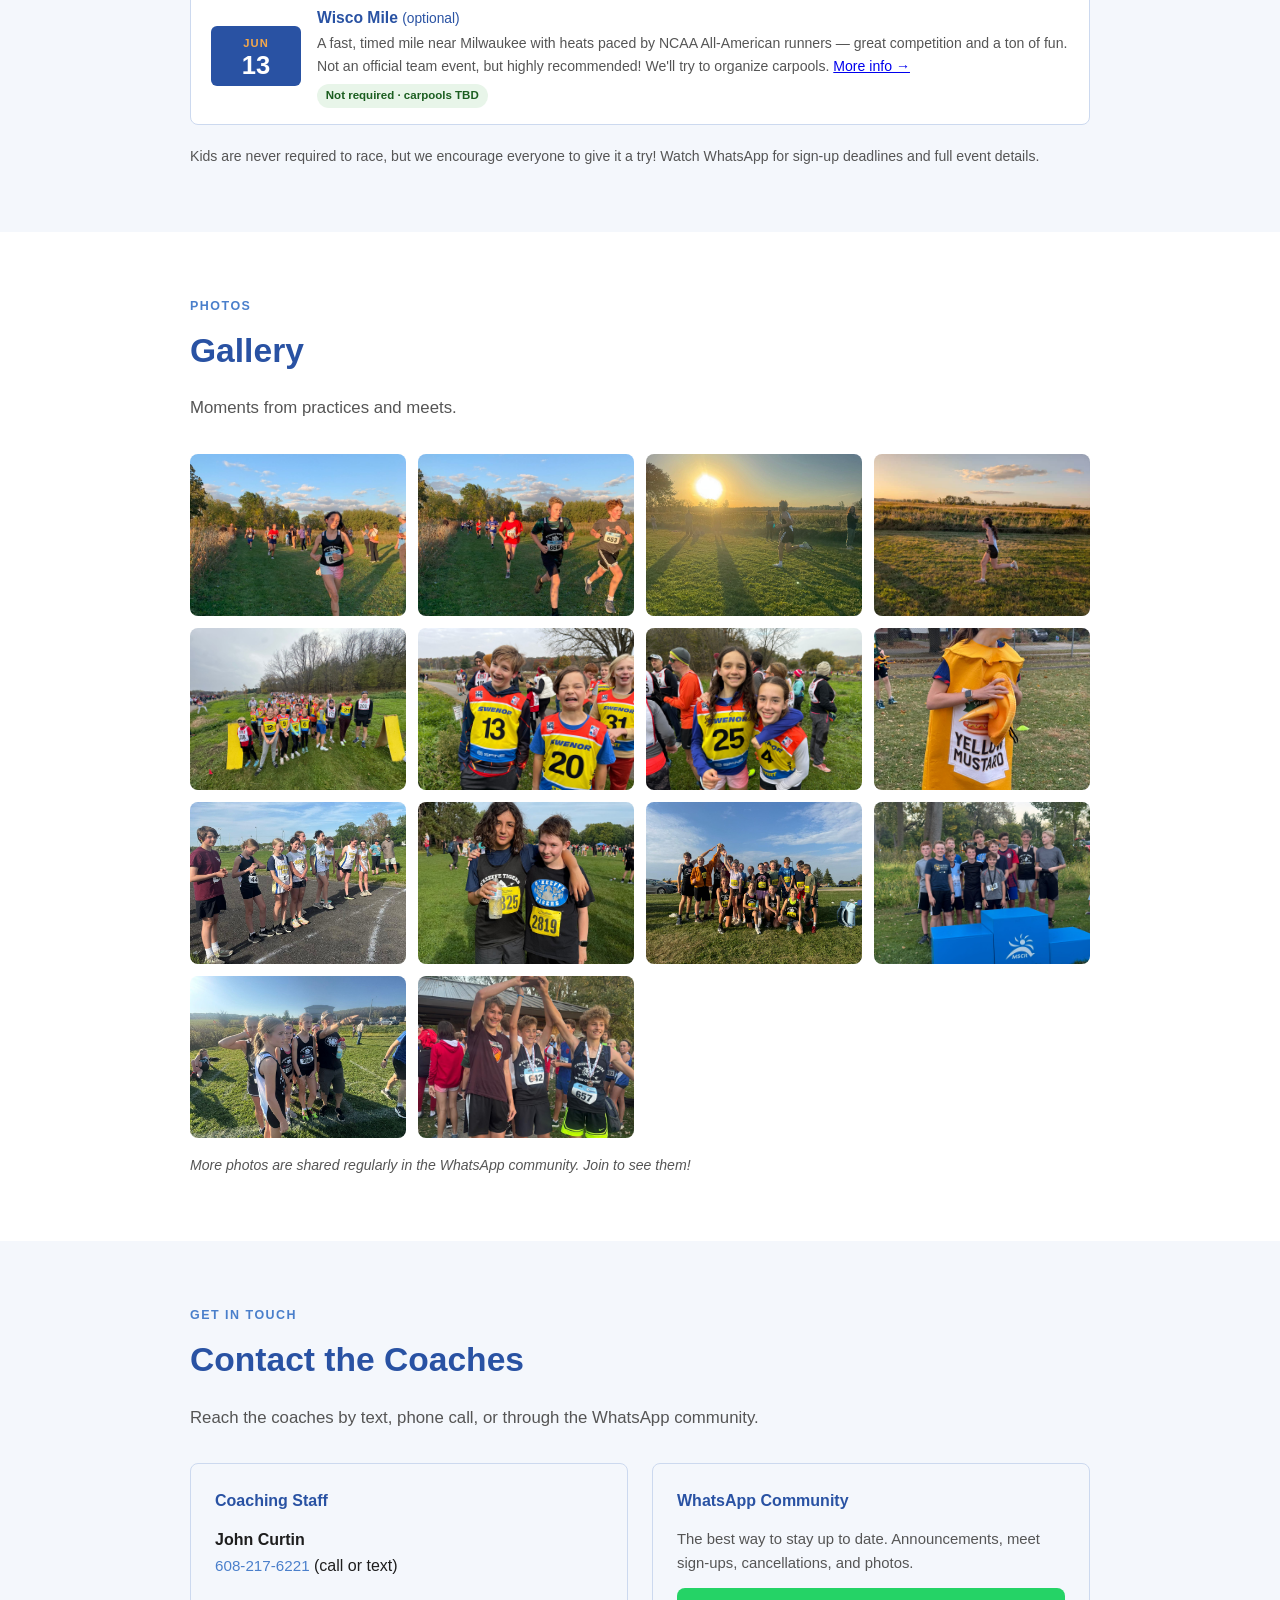
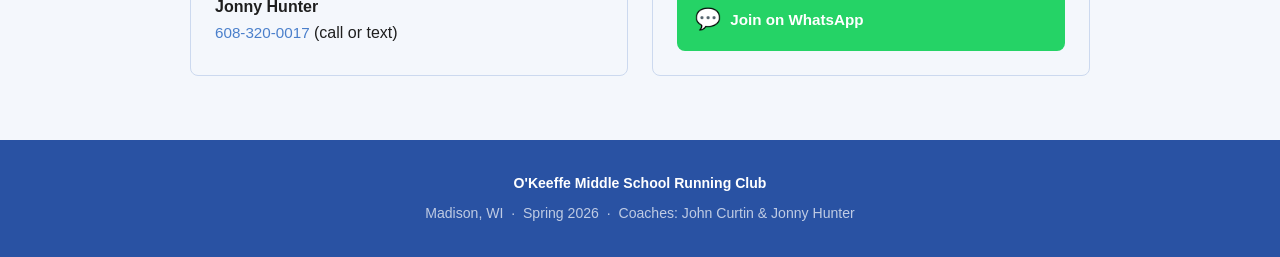
==== commit a804bef4: "Update All-City Track Meet date to May 20" ====
--- a/index.html
+++ b/index.html
@@ -205,7 +205,7 @@
       </div>
 
       <div class="meet-row">
-        <div class="meet-date"><div class="month">May</div><div class="day">27</div></div>
+        <div class="meet-date"><div class="month">May</div><div class="day">20</div></div>
         <div class="meet-info">
           <h3>All-City Track Meet</h3>
           <p>MMDS &amp; MSCR sponsored · Rain date: June 3</p>
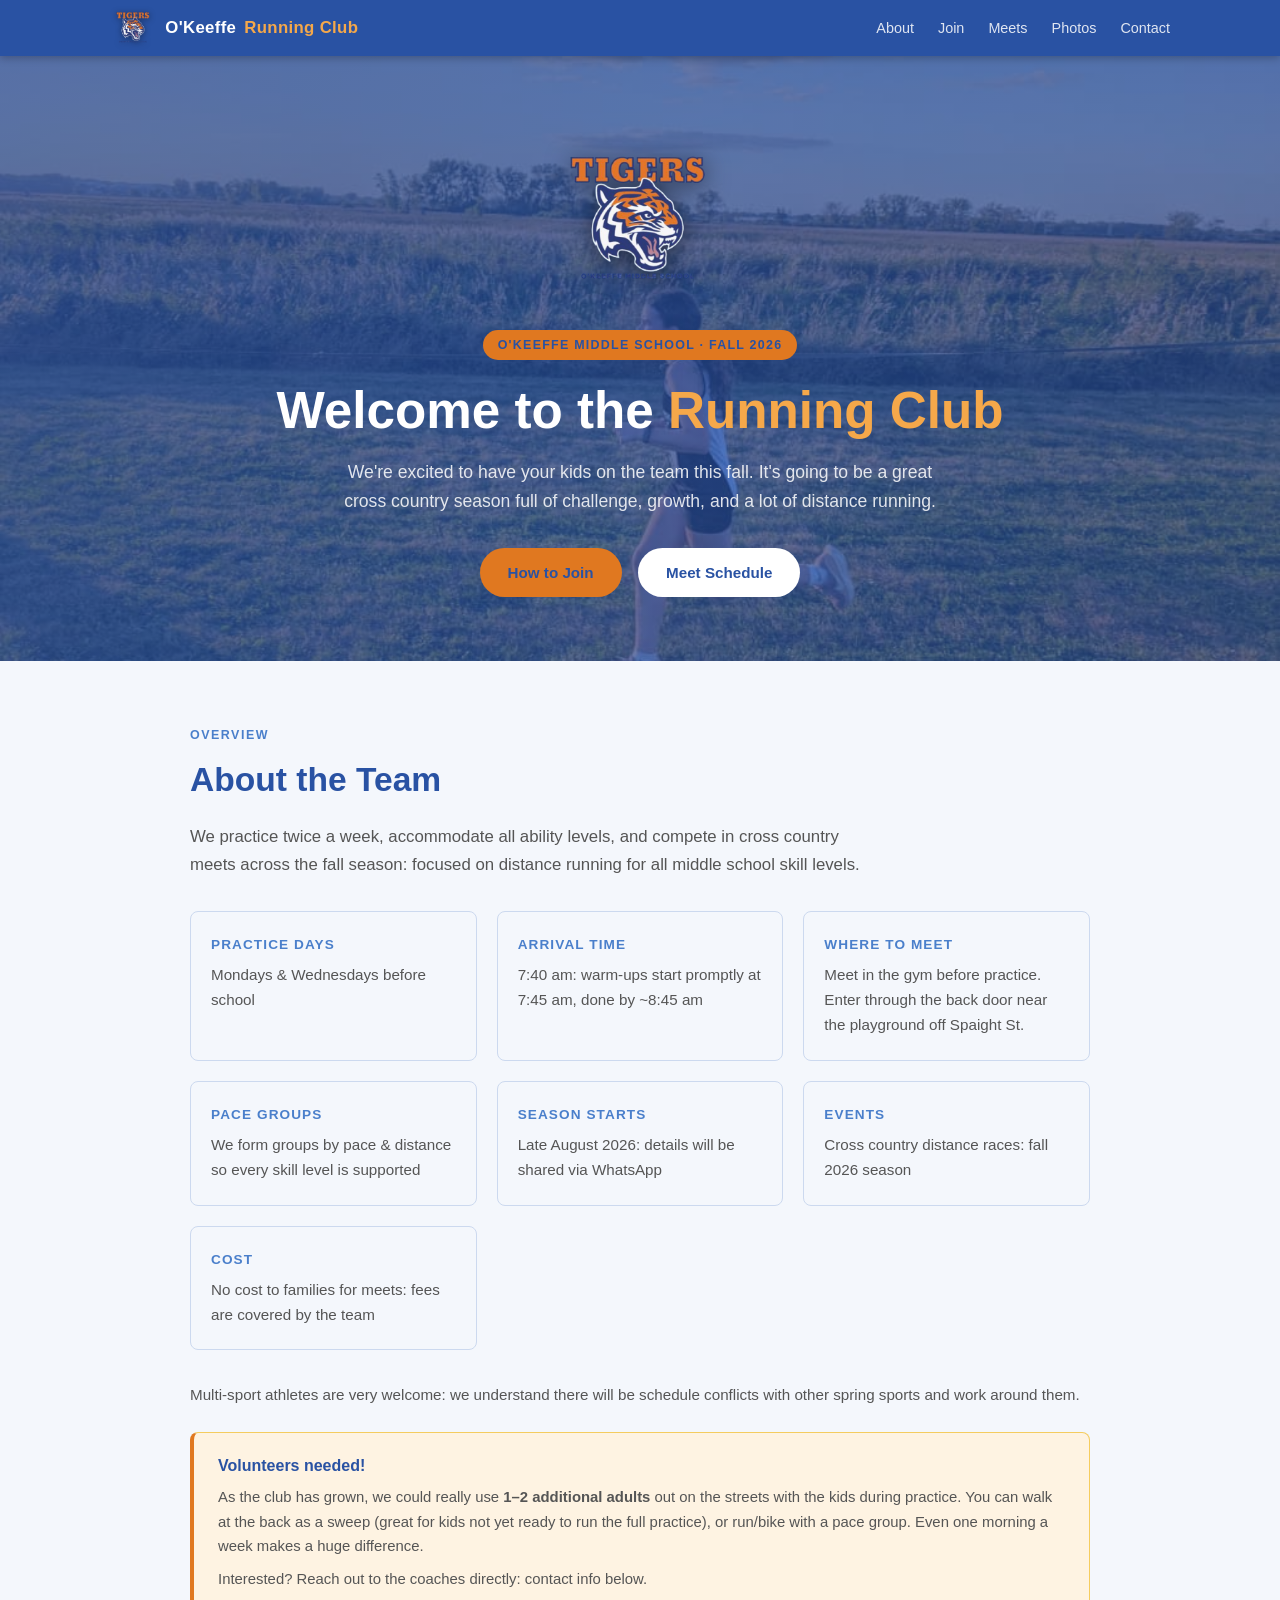
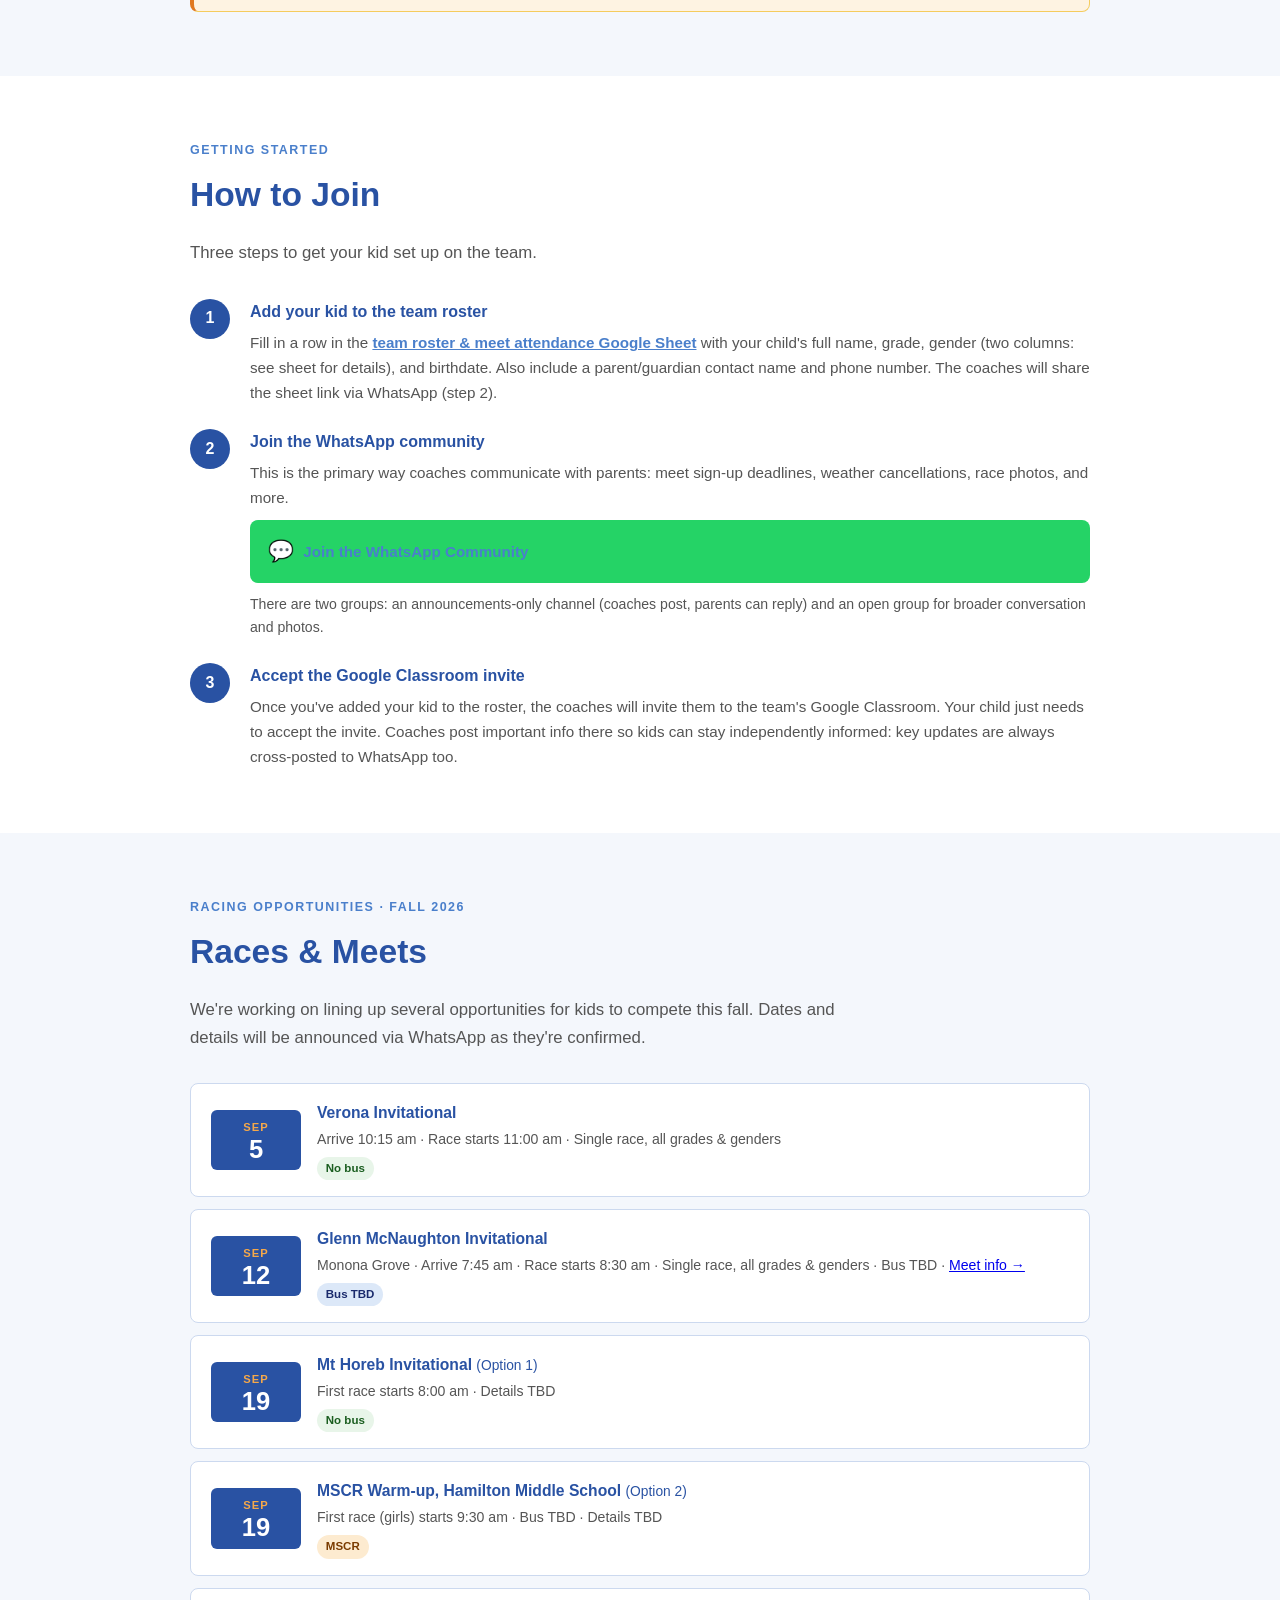
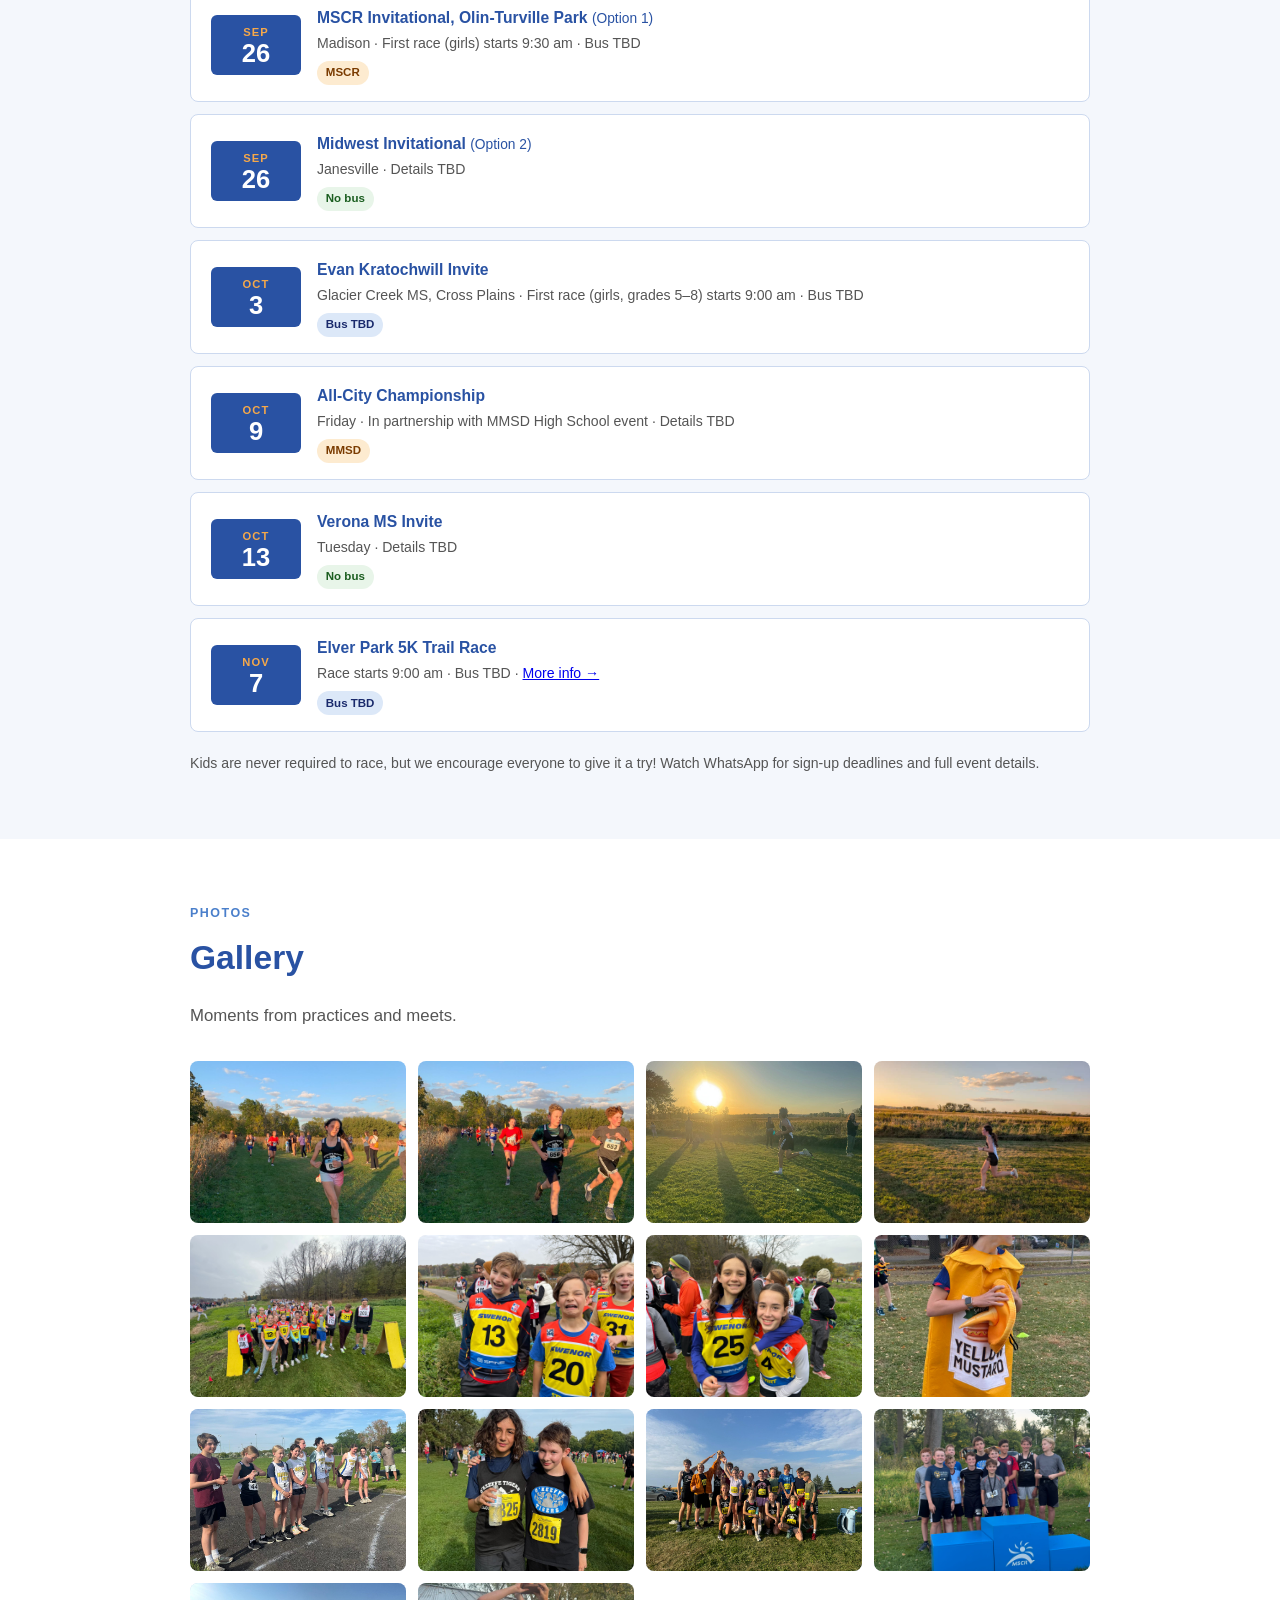
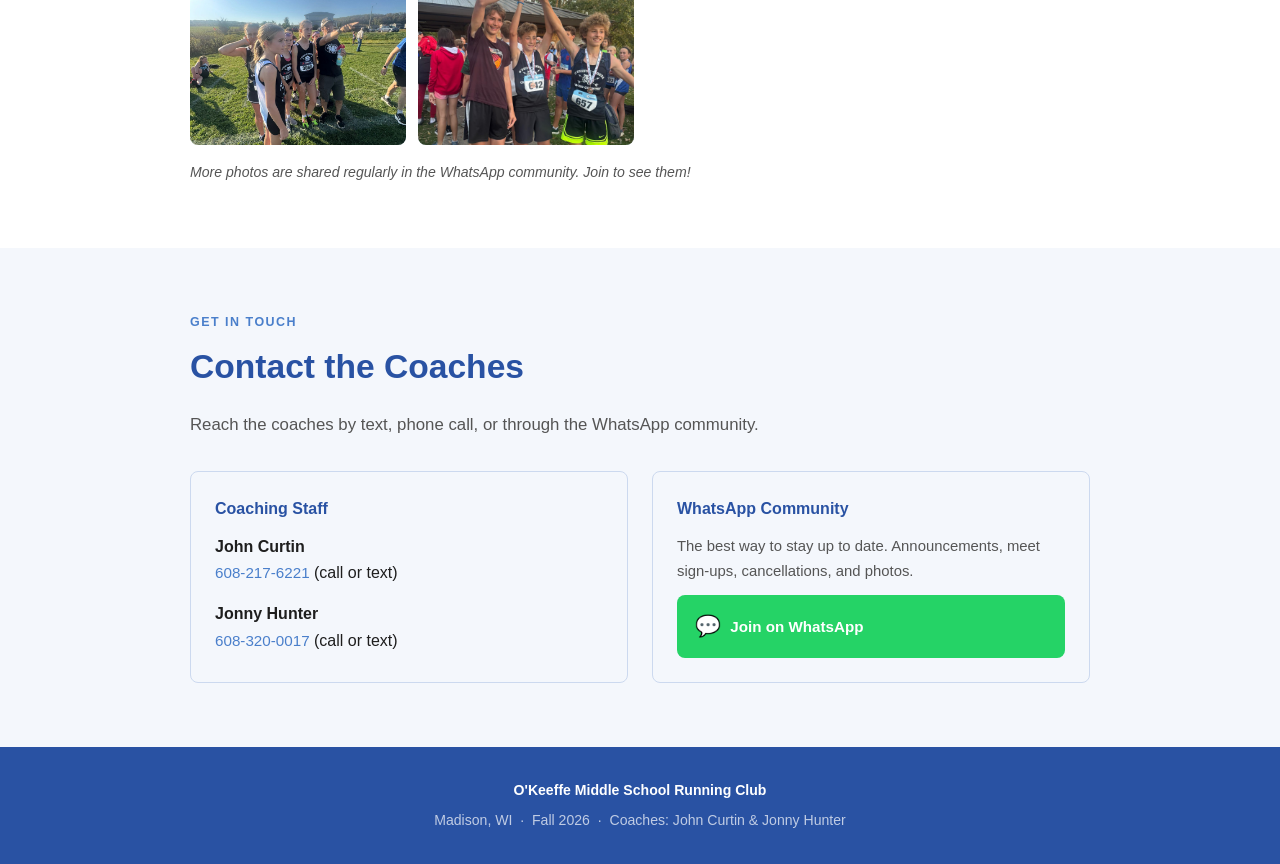
==== commit 4b92fe64: "Update site from spring track to fall cross country season - Swap all Spring 2026 references to Fall" ====
--- a/index.html
+++ b/index.html
@@ -31,11 +31,11 @@
 <!-- ── HERO ───────────────────────────────────────────────── -->
 <section id="hero">
   <img src="logo.png" class="hero-mascot" alt="O'Keeffe Tigers" />
-  <div class="tag">O'Keeffe Middle School · Spring 2026</div>
+  <div class="tag">O'Keeffe Middle School · Fall 2026</div>
   <h1>Welcome to the <em>Running Club</em></h1>
   <p>
-    We're excited to have your kids on the team this spring. It's going to be a great season
-    full of challenge, growth, and a lot of running.
+    We're excited to have your kids on the team this fall. It's going to be a great cross country season
+    full of challenge, growth, and a lot of distance running.
   </p>
   <a class="btn btn-gold" href="#join">How to Join</a>
   <a class="btn btn-white" href="#meets">Meet Schedule</a>
@@ -47,8 +47,8 @@
     <div class="section-label">Overview</div>
     <h2>About the Team</h2>
     <p class="lead">
-      We practice twice a week, accommodate all ability levels, and compete in track meets
-      across the spring season: focused on the 400m, 1 mile, and 2 mile.
+      We practice twice a week, accommodate all ability levels, and compete in cross country meets
+      across the fall season: focused on distance running for all middle school skill levels.
     </p>
 
     <div class="info-grid">
@@ -75,12 +75,12 @@
       <div class="info-card">
         <div class="icon"></div>
         <h3>Season Starts</h3>
-        <p>Monday, March 30: right after spring break!</p>
+        <p>Late August 2026: details will be shared via WhatsApp</p>
       </div>
       <div class="info-card">
         <div class="icon"></div>
         <h3>Events</h3>
-        <p>400m, 1 mile, and 2 mile: spring 2026 season</p>
+        <p>Cross country distance races: fall 2026 season</p>
       </div>
       <div class="info-card">
         <div class="icon"></div>
@@ -126,7 +126,7 @@
           <h3>Add your kid to the team roster</h3>
           <p>
             Fill in a row in the
-            <strong><a href="https://docs.google.com/spreadsheets/d/1Kz0MdmO1hVSXSsJiqIIiaQb1QKrP-HV9f6efbs1uNnQ/edit?gid=0#gid=0" target="_blank" rel="noopener">team roster &amp; meet attendance Google Sheet</a></strong>
+            <strong><a href="https://docs.google.com/spreadsheets/d/1t5EU2c3ueMof2jaz3gTgnNlODU-Mk027fujnUBJa4-Y/edit?gid=0#gid=0" target="_blank" rel="noopener">team roster &amp; meet attendance Google Sheet</a></strong>
             with your child's full name, grade, gender (two columns: see sheet for details),
             and birthdate. Also include a parent/guardian contact name and phone number.
             The coaches will share the sheet link via WhatsApp (step 2).
@@ -174,64 +174,102 @@
 <!-- ── MEETS ───────────────────────────────────────────────── -->
 <section id="meets">
   <div class="container">
-    <div class="section-label">Racing Opportunities · Spring 2026</div>
+    <div class="section-label">Racing Opportunities · Fall 2026</div>
     <h2>Races &amp; Meets</h2>
     <p class="lead">
-      We're working on lining up several opportunities for kids to compete this spring.
+      We're working on lining up several opportunities for kids to compete this fall.
       Dates and details will be announced via WhatsApp as they're confirmed.
     </p>
 
     <div class="meets-list">
 
       <div class="meet-row">
-        <div class="meet-date"><div class="month">May</div><div class="day">5</div></div>
-        <div class="meet-info">
-          <h3>Eastside Track Meet</h3>
-          <p>MMDS &amp; MSCR sponsored · Rain date: May 12</p>
-          <span class="badge badge-parent">MMDS / MSCR</span>
-        </div>
-      </div>
-
-      <div class="meet-row">
-        <div class="meet-date"><div class="month">May</div><div class="day">23</div></div>
-        <div class="meet-info">
-          <h3>Madtown Twilight 5K</h3>
-          <p>
-            We'll run this together as a team — families are welcome and encouraged to join us too!
-            <a href="https://runmadtown.com/5k/" target="_blank" rel="noopener">More info →</a>
-          </p>
-          <span class="badge badge-parent">MMDS / MSCR</span>
-        </div>
-      </div>
-
-      <div class="meet-row">
-        <div class="meet-date"><div class="month">May</div><div class="day">20</div></div>
-        <div class="meet-info">
-          <h3>All-City Track Meet</h3>
-          <p>MMDS &amp; MSCR sponsored · Rain date: June 3</p>
-          <span class="badge badge-parent">MMDS / MSCR</span>
-        </div>
-      </div>
-
-      <div class="meet-row">
-        <div class="meet-date"><div class="month">Jun</div><div class="day">1</div></div>
-        <div class="meet-info">
-          <h3>Cross Town Showdown</h3>
-          <p>Demetral track · After school (early release day)</p>
-          <span class="badge badge-bus">Hosted by us</span>
-        </div>
-      </div>
-
-      <div class="meet-row">
-        <div class="meet-date"><div class="month">Jun</div><div class="day">13</div></div>
-        <div class="meet-info">
-          <h3>Wisco Mile <span style="font-weight:400; font-size:0.88em;">(optional)</span></h3>
-          <p>
-            A fast, timed mile near Milwaukee with heats paced by NCAA All-American runners —
-            great competition and a ton of fun. Not an official team event, but highly recommended!
-            We'll try to organize carpools. <a href="https://sites.google.com/wlhs.org/thewiscomile/home" target="_blank" rel="noopener">More info →</a>
-          </p>
-          <span class="badge badge-optional">Not required · carpools TBD</span>
+        <div class="meet-date"><div class="month">Sep</div><div class="day">5</div></div>
+        <div class="meet-info">
+          <h3>Verona Invitational</h3>
+          <p>Arrive 10:15 am · Race starts 11:00 am · Single race, all grades &amp; genders</p>
+          <span class="badge badge-optional">No bus</span>
+        </div>
+      </div>
+
+      <div class="meet-row">
+        <div class="meet-date"><div class="month">Sep</div><div class="day">12</div></div>
+        <div class="meet-info">
+          <h3>Glenn McNaughton Invitational</h3>
+          <p>Monona Grove · Arrive 7:45 am · Race starts 8:30 am · Single race, all grades &amp; genders · Bus TBD · <a href="https://www.accuracetiming.com/files/2025/mgcc_25.pdf" target="_blank" rel="noopener">Meet info →</a></p>
+          <span class="badge badge-bus">Bus TBD</span>
+        </div>
+      </div>
+
+      <div class="meet-row">
+        <div class="meet-date"><div class="month">Sep</div><div class="day">19</div></div>
+        <div class="meet-info">
+          <h3>Mt Horeb Invitational <span style="font-weight:400; font-size:0.88em;">(Option 1)</span></h3>
+          <p>First race starts 8:00 am · Details TBD</p>
+          <span class="badge badge-optional">No bus</span>
+        </div>
+      </div>
+
+      <div class="meet-row">
+        <div class="meet-date"><div class="month">Sep</div><div class="day">19</div></div>
+        <div class="meet-info">
+          <h3>MSCR Warm-up, Hamilton Middle School <span style="font-weight:400; font-size:0.88em;">(Option 2)</span></h3>
+          <p>First race (girls) starts 9:30 am · Bus TBD · Details TBD</p>
+          <span class="badge badge-parent">MSCR</span>
+        </div>
+      </div>
+
+      <div class="meet-row">
+        <div class="meet-date"><div class="month">Sep</div><div class="day">26</div></div>
+        <div class="meet-info">
+          <h3>MSCR Invitational, Olin-Turville Park <span style="font-weight:400; font-size:0.88em;">(Option 1)</span></h3>
+          <p>Madison · First race (girls) starts 9:30 am · Bus TBD</p>
+          <span class="badge badge-parent">MSCR</span>
+        </div>
+      </div>
+
+      <div class="meet-row">
+        <div class="meet-date"><div class="month">Sep</div><div class="day">26</div></div>
+        <div class="meet-info">
+          <h3>Midwest Invitational <span style="font-weight:400; font-size:0.88em;">(Option 2)</span></h3>
+          <p>Janesville · Details TBD</p>
+          <span class="badge badge-optional">No bus</span>
+        </div>
+      </div>
+
+      <div class="meet-row">
+        <div class="meet-date"><div class="month">Oct</div><div class="day">3</div></div>
+        <div class="meet-info">
+          <h3>Evan Kratochwill Invite</h3>
+          <p>Glacier Creek MS, Cross Plains · First race (girls, grades 5–8) starts 9:00 am · Bus TBD</p>
+          <span class="badge badge-bus">Bus TBD</span>
+        </div>
+      </div>
+
+      <div class="meet-row">
+        <div class="meet-date"><div class="month">Oct</div><div class="day">9</div></div>
+        <div class="meet-info">
+          <h3>All-City Championship</h3>
+          <p>Friday · In partnership with MMSD High School event · Details TBD</p>
+          <span class="badge badge-parent">MMSD</span>
+        </div>
+      </div>
+
+      <div class="meet-row">
+        <div class="meet-date"><div class="month">Oct</div><div class="day">13</div></div>
+        <div class="meet-info">
+          <h3>Verona MS Invite</h3>
+          <p>Tuesday · Details TBD</p>
+          <span class="badge badge-optional">No bus</span>
+        </div>
+      </div>
+
+      <div class="meet-row">
+        <div class="meet-date"><div class="month">Nov</div><div class="day">7</div></div>
+        <div class="meet-info">
+          <h3>Elver Park 5K Trail Race</h3>
+          <p>Race starts 9:00 am · Bus TBD · <a href="https://www.madnorski.org/elver-park-trail-run/" target="_blank" rel="noopener">More info →</a></p>
+          <span class="badge badge-bus">Bus TBD</span>
         </div>
       </div>
 
@@ -314,7 +352,7 @@
 <!-- ── FOOTER ──────────────────────────────────────────────── -->
 <footer>
   <p><strong>O'Keeffe Middle School Running Club</strong></p>
-  <p style="margin-top:0.4rem;">Madison, WI &nbsp;·&nbsp; Spring 2026 &nbsp;·&nbsp; Coaches: John Curtin &amp; Jonny Hunter</p>
+  <p style="margin-top:0.4rem;">Madison, WI &nbsp;·&nbsp; Fall 2026 &nbsp;·&nbsp; Coaches: John Curtin &amp; Jonny Hunter</p>
 </footer>
 
 <script src="script.js"></script>
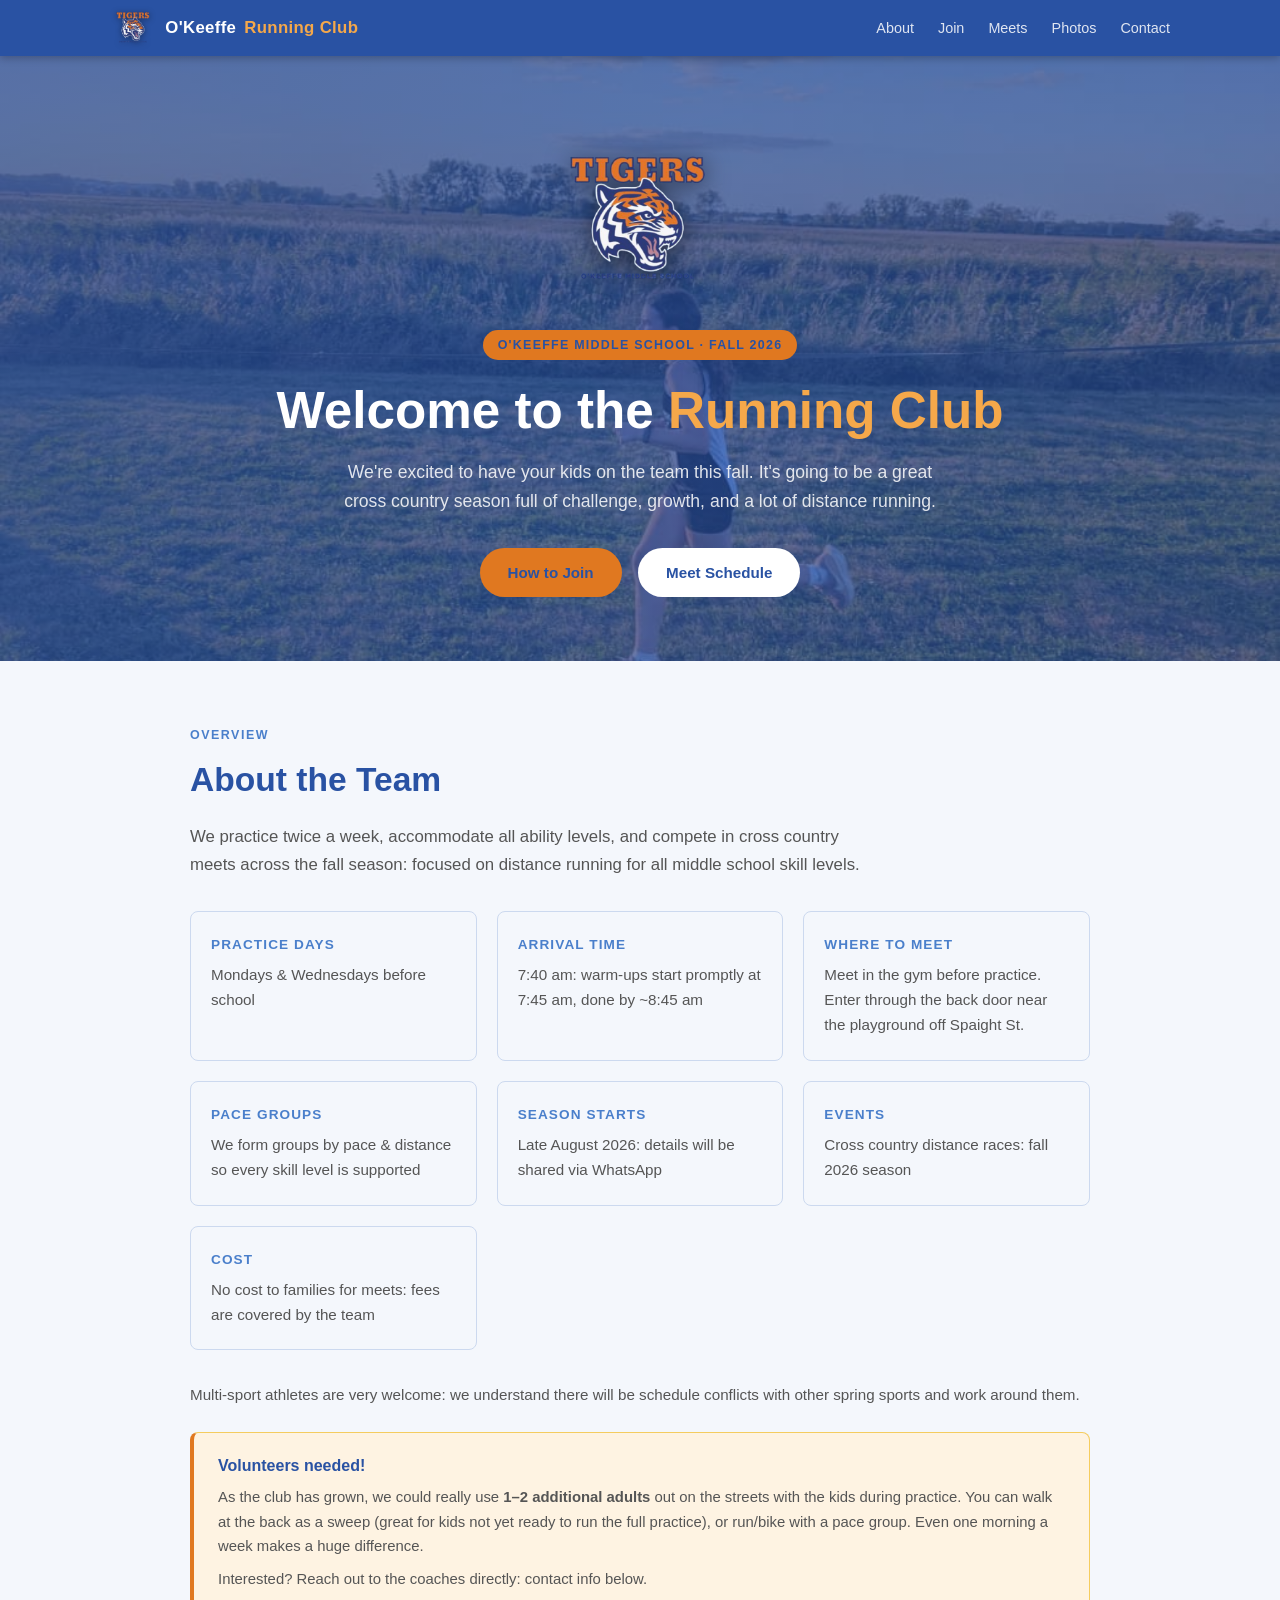
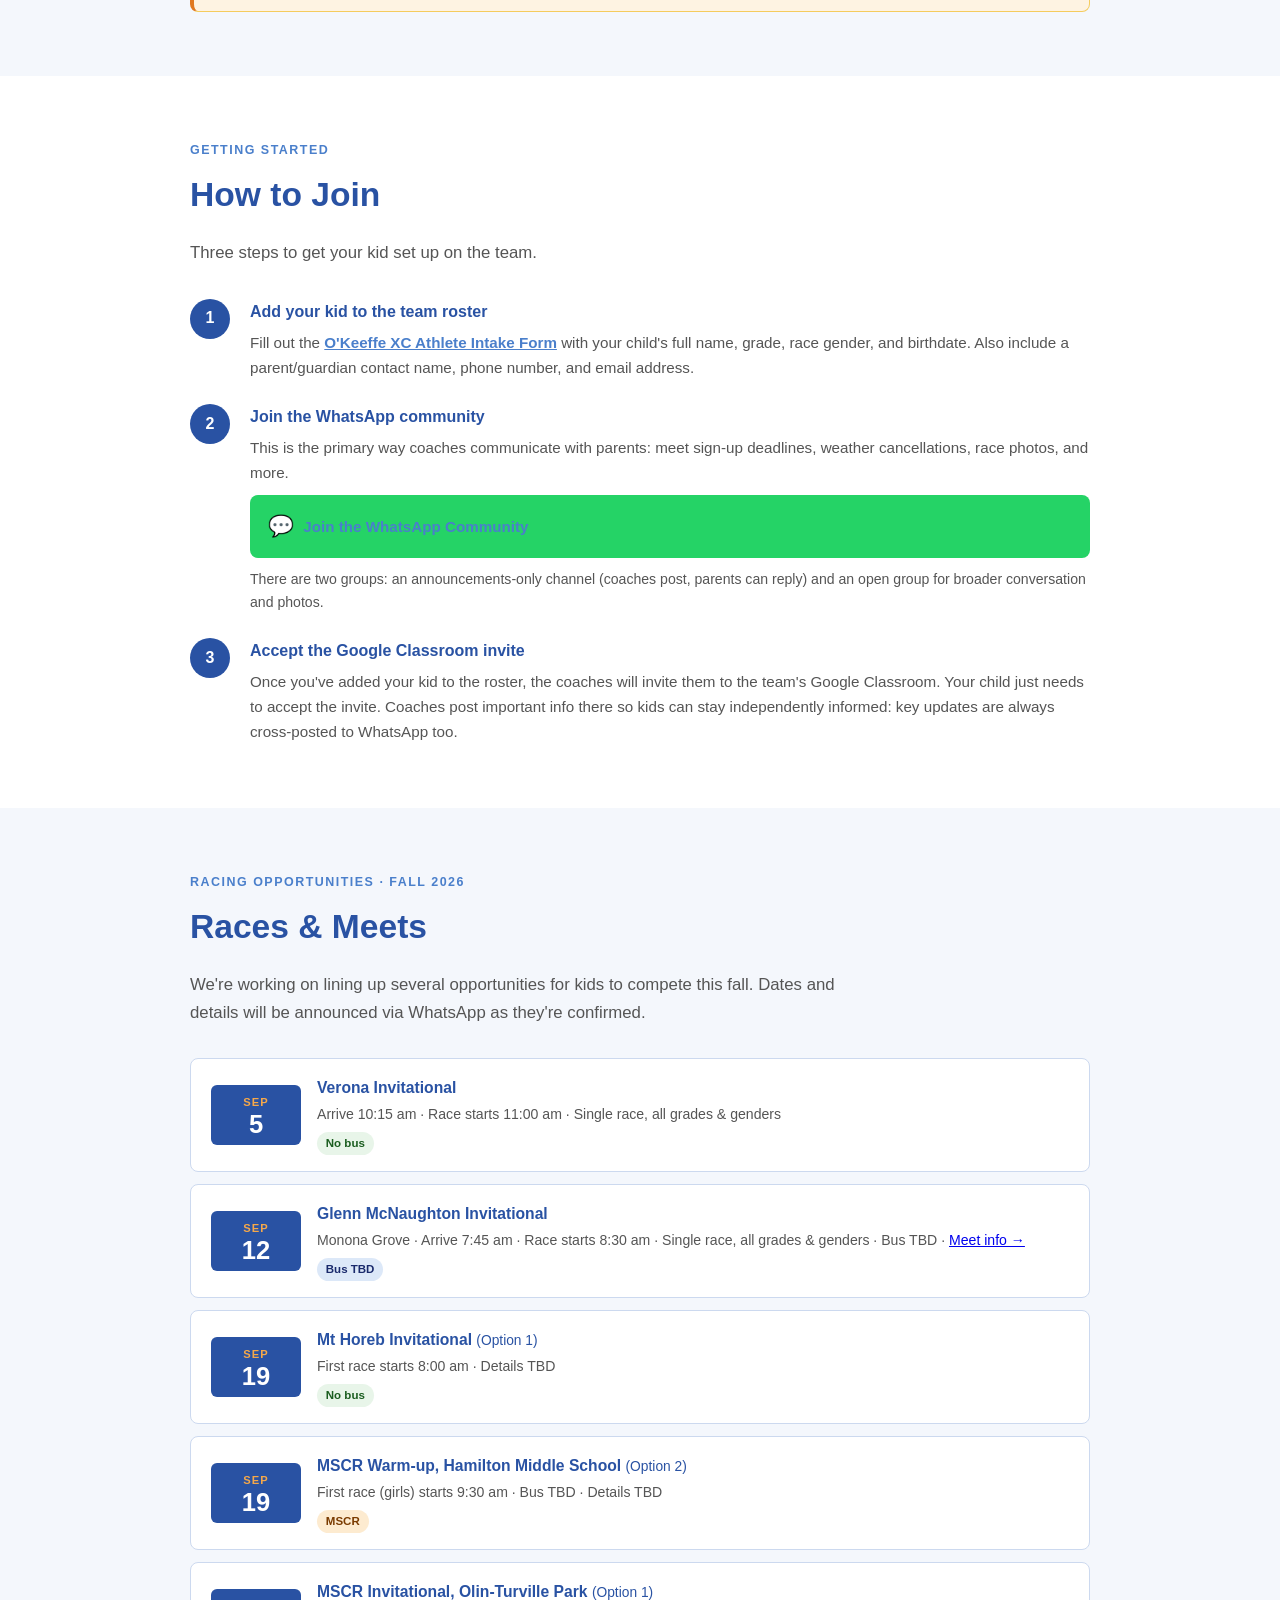
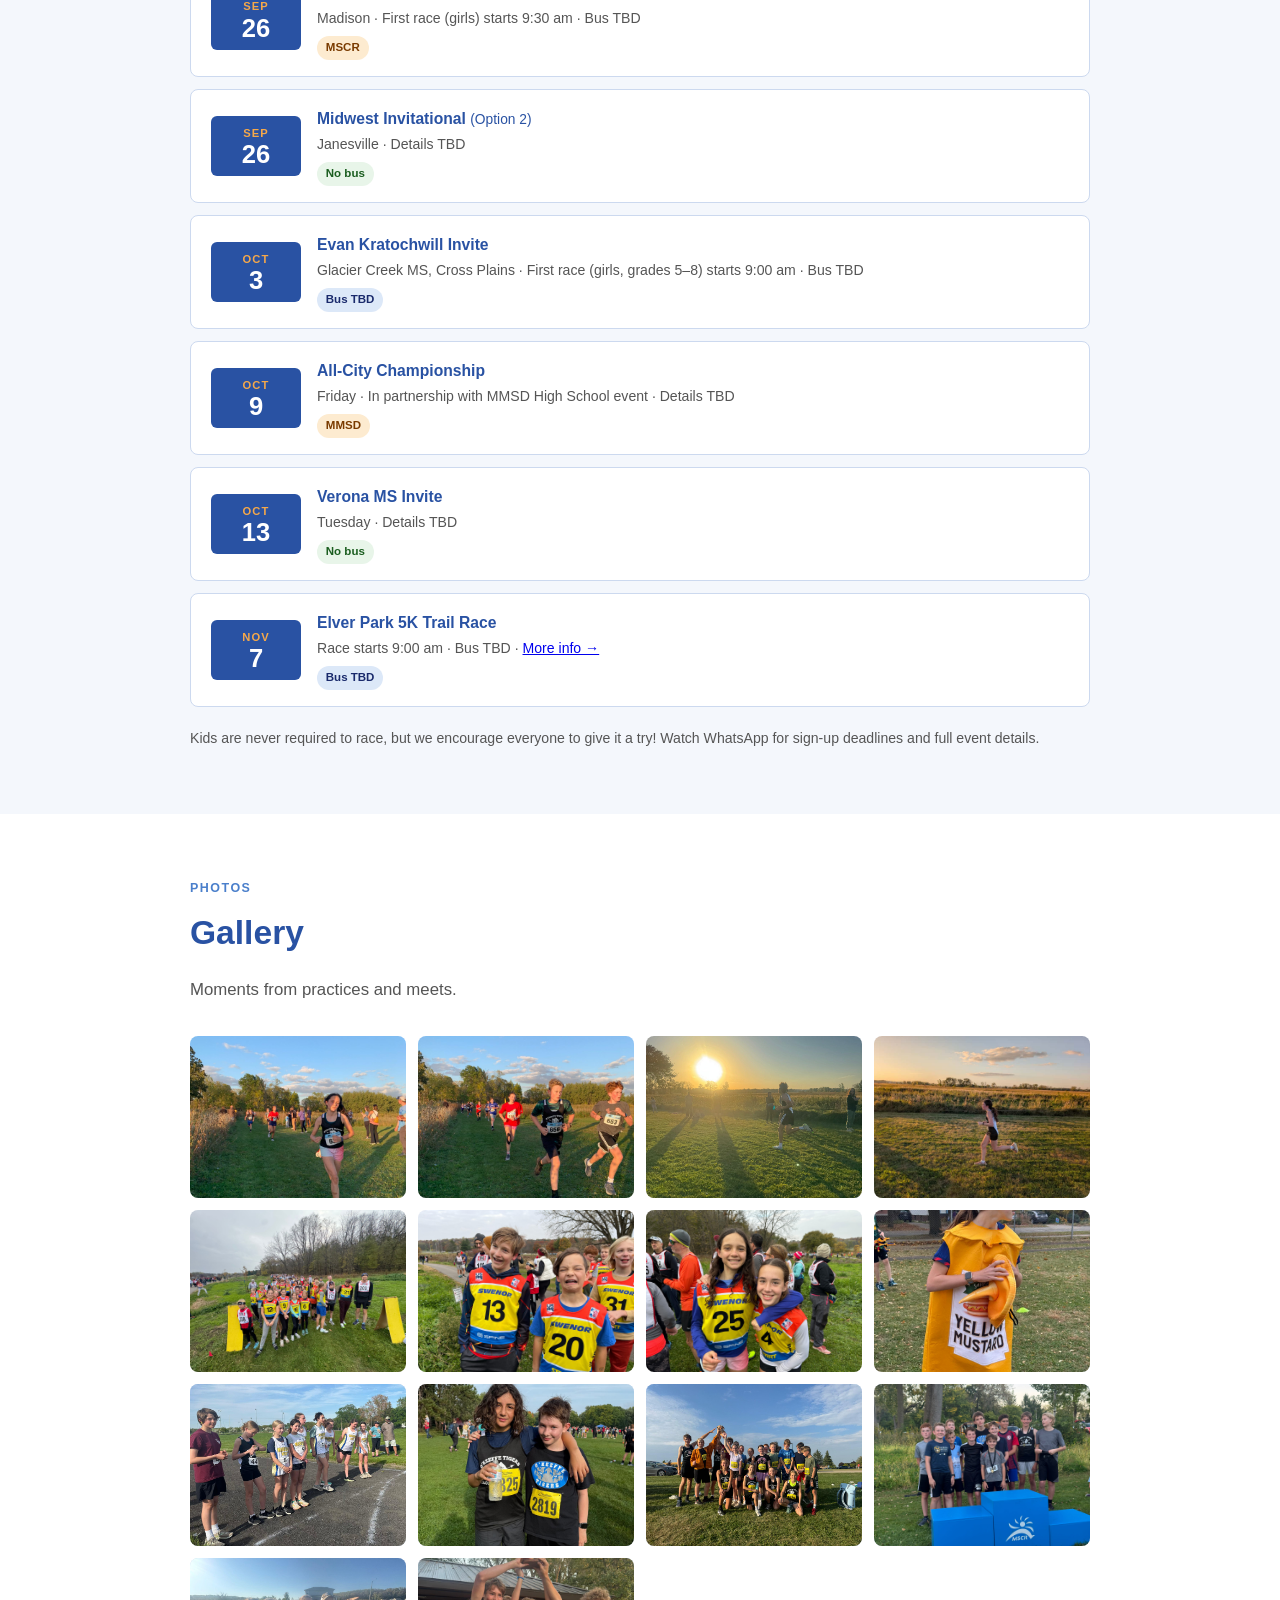
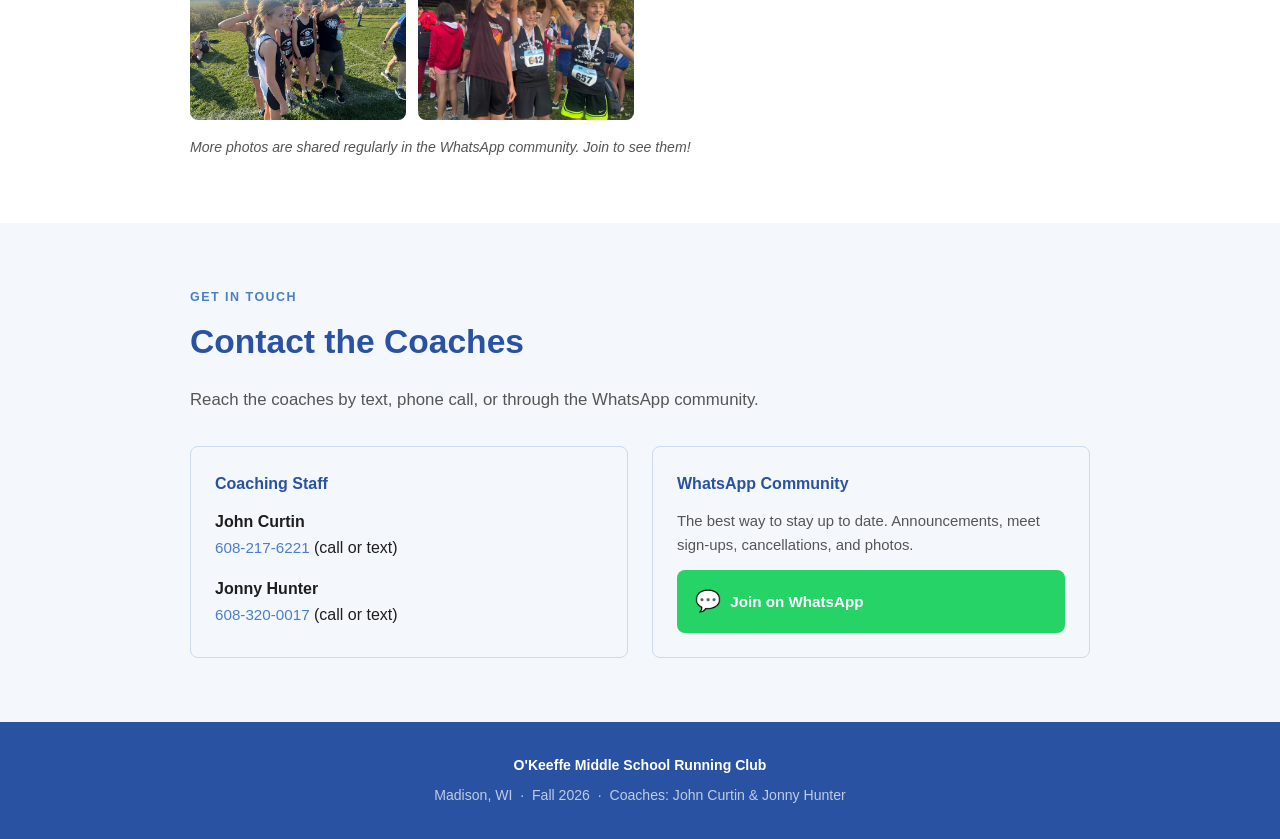
==== commit 072bd49d: "Link Join step 1 to the athlete intake form instead of the raw roster sheet Parents now fill out the" ====
--- a/index.html
+++ b/index.html
@@ -125,11 +125,10 @@
         <div class="step-body">
           <h3>Add your kid to the team roster</h3>
           <p>
-            Fill in a row in the
-            <strong><a href="https://docs.google.com/spreadsheets/d/1t5EU2c3ueMof2jaz3gTgnNlODU-Mk027fujnUBJa4-Y/edit?gid=0#gid=0" target="_blank" rel="noopener">team roster &amp; meet attendance Google Sheet</a></strong>
-            with your child's full name, grade, gender (two columns: see sheet for details),
-            and birthdate. Also include a parent/guardian contact name and phone number.
-            The coaches will share the sheet link via WhatsApp (step 2).
+            Fill out the
+            <strong><a href="https://docs.google.com/forms/d/e/1FAIpQLSfURhWg8AV44nPJfsSzjftXi6FtTEAoQfq-vk3a6-4Pg6Y5WA/viewform" target="_blank" rel="noopener">O'Keeffe XC Athlete Intake Form</a></strong>
+            with your child's full name, grade, race gender, and birthdate. Also include a
+            parent/guardian contact name, phone number, and email address.
           </p>
         </div>
       </div>
